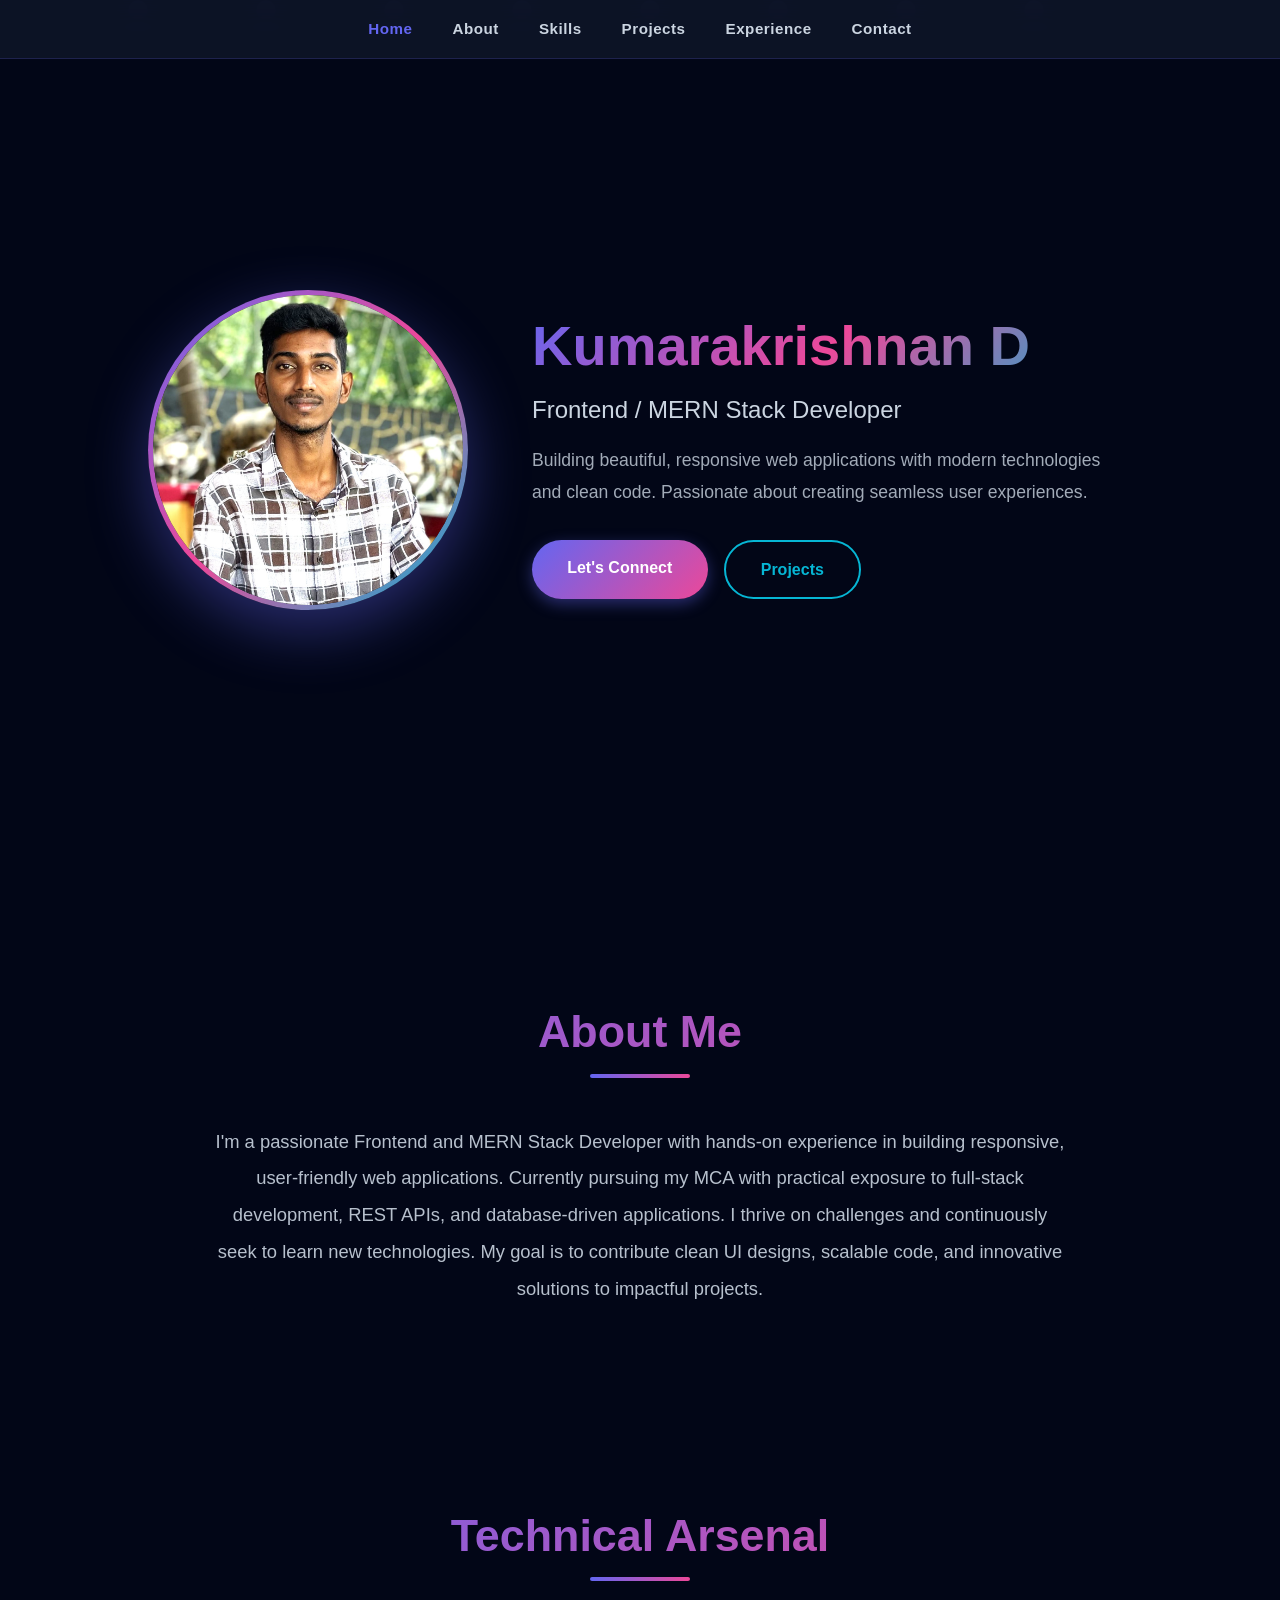
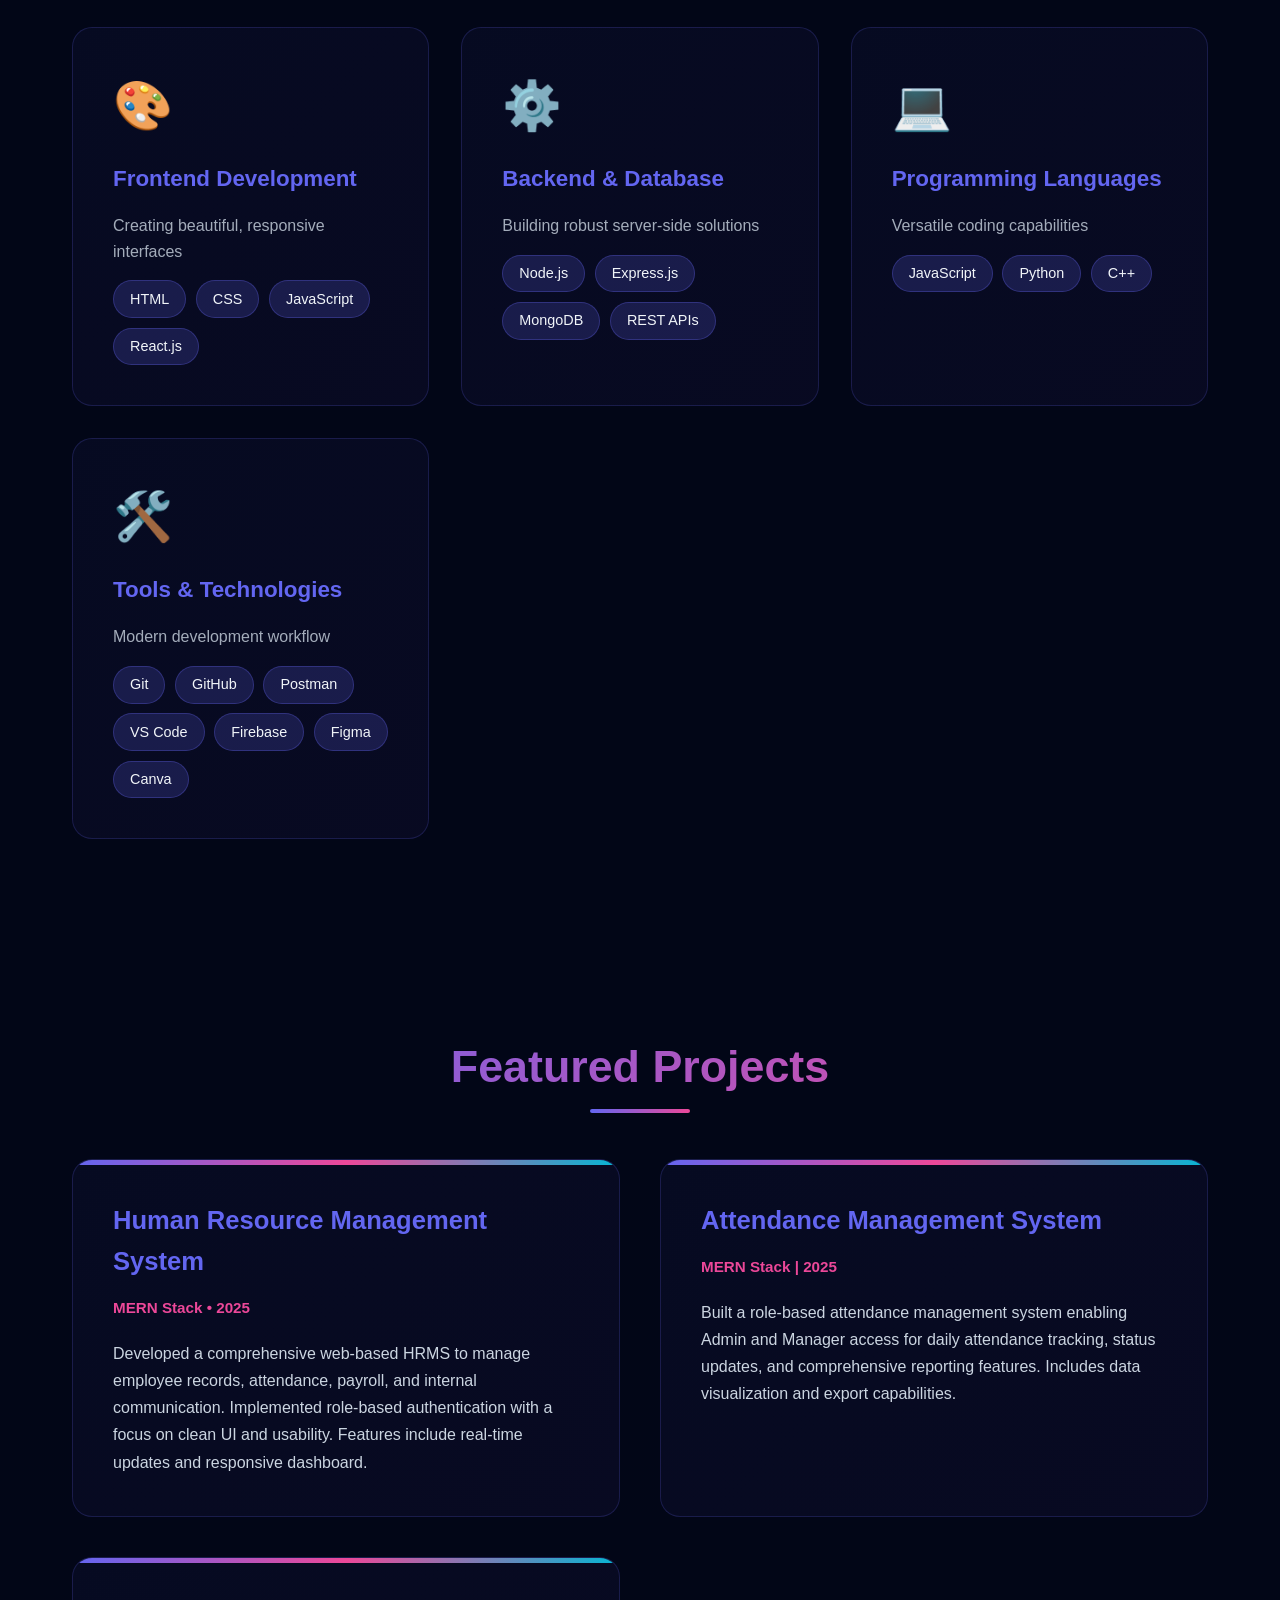
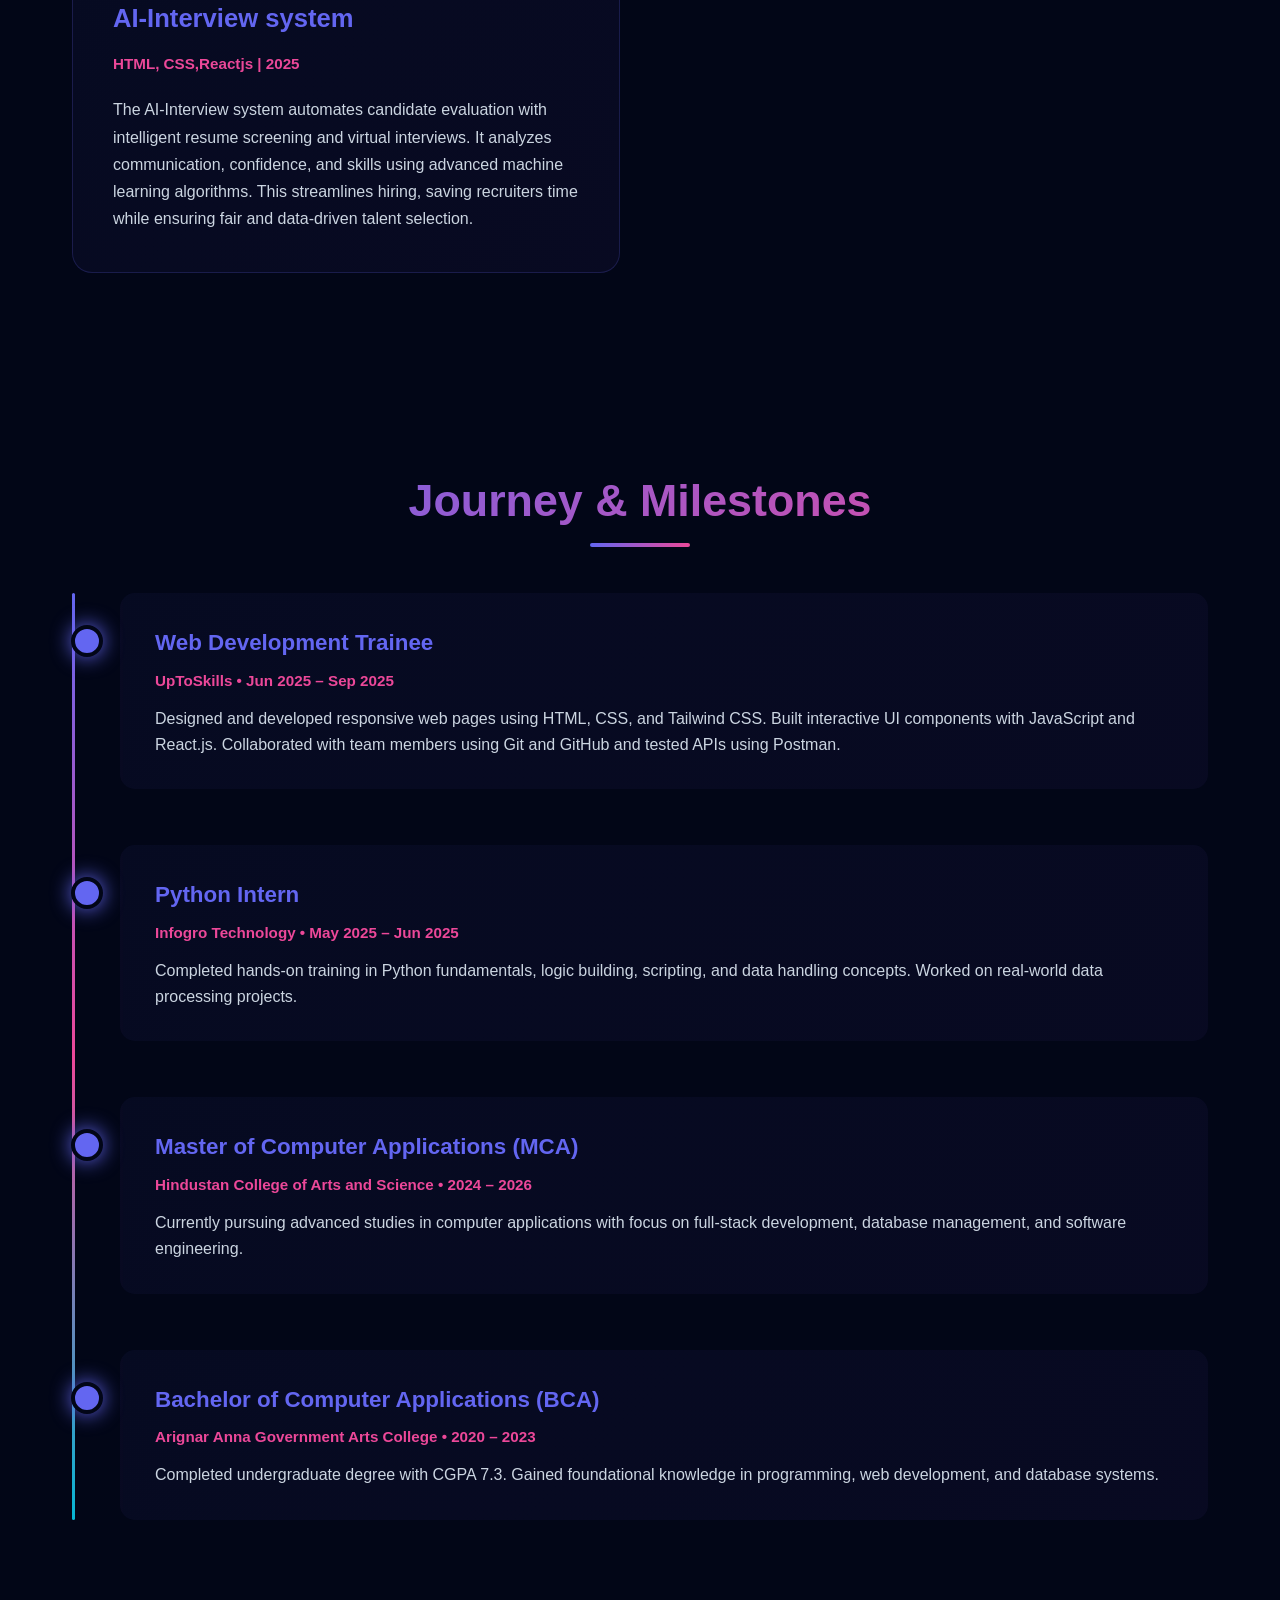
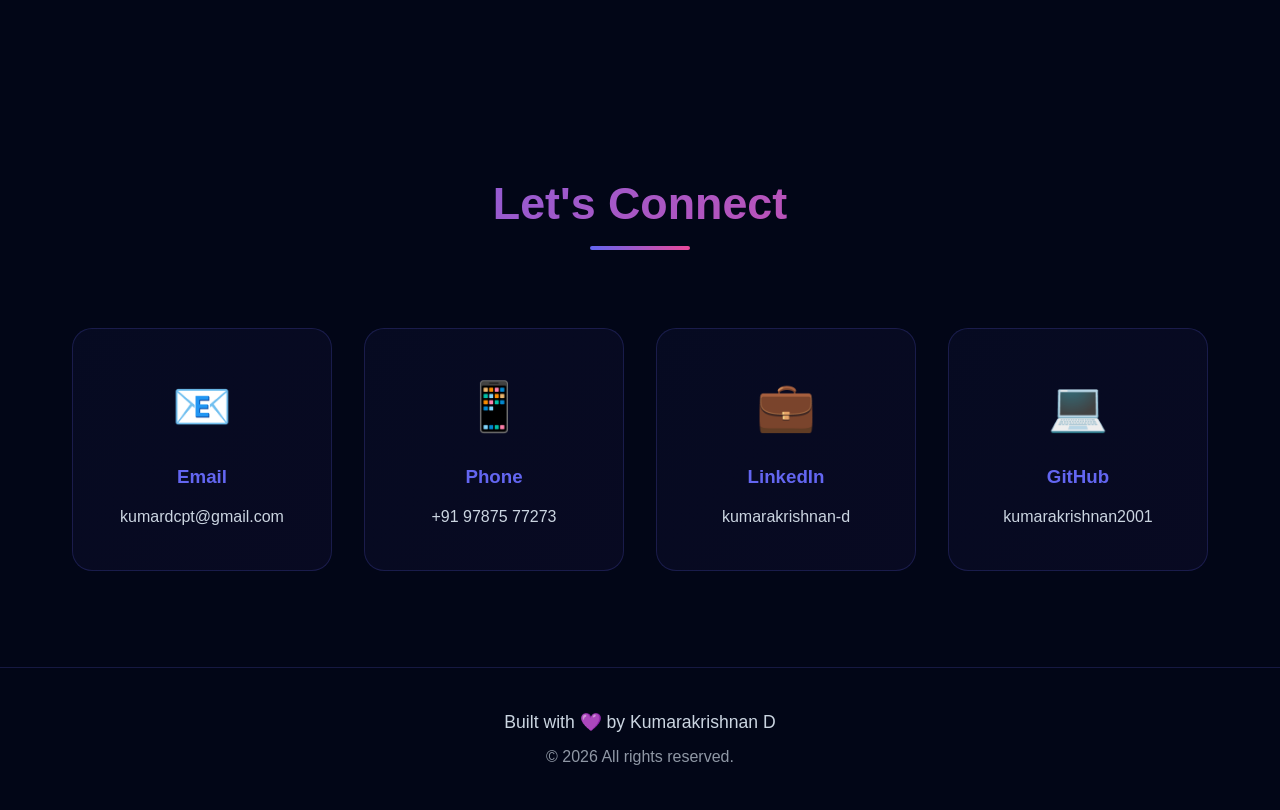
==== Index.html @ a774cd8a "ch" ====
<html lang="en">
<head>
    <title>Kumarakrishnan D</title>
    <link rel="stylesheet" href="style.css">
</head>
<body>
    <div class="progress-bar" id="progressBar"></div>
    
    <div class="bg-animation">
        <span></span>
        <span></span>
        <span></span>
        <span></span>
        <span></span>
        <span></span>
        <span></span>
        <span></span>
    </div>

    <nav>
        <ul>
            <li><a href="#home">Home</a></li>
            <li><a href="#about">About</a></li>
            <li><a href="#skills">Skills</a></li>
            <li><a href="#projects">Projects</a></li>
            <li><a href="#experience">Experience</a></li>
            <li><a href="#contact">Contact</a></li>
        </ul>
    </nav>

    <section id="home" class="hero">
        <div class="hero-container">
            <div class="hero-image">
                <img src="kumar1.jpg" alt="Kumarakrishnan D" class="profile-pic">
            </div>
            <div class="hero-content">
                <h1>Kumarakrishnan D</h1>
                <p class="subtitle">Frontend / MERN Stack Developer</p>
                <p class="description">Building beautiful, responsive web applications with modern technologies and clean code. Passionate about creating seamless user experiences.</p>
                <div class="cta-buttons">
                    <a href="#contact" class="btn btn-primary">Let's Connect</a>
                    <a href="#projects" class="btn btn-secondary">Projects</a>
                </div>
            </div>
        </div>
    </section>

    <section id="about">
        <h2>About Me</h2>
        <div style="max-width: 850px; margin: 0 auto; text-align: center;">
            <p style="font-size: 1.15rem; line-height: 2; opacity: 0.9;">
                I'm a passionate Frontend and MERN Stack Developer with hands-on experience in building responsive, 
                user-friendly web applications. Currently pursuing my MCA with practical exposure to full-stack 
                development, REST APIs, and database-driven applications. I thrive on challenges and continuously 
                seek to learn new technologies. My goal is to contribute clean UI designs, scalable code, and 
                innovative solutions to impactful projects.
            </p>
        </div>
    </section>

    <section id="skills">
        <h2>Technical Arsenal</h2>
        <div class="skills-grid">
            <div class="skill-card fade-in">
                <div class="skill-icon">🎨</div>
                <h3>Frontend Development</h3>
                <p style="opacity: 0.8; margin-bottom: 1rem;">Creating beautiful, responsive interfaces</p>
                <div class="skill-tags">
                    <span class="tag">HTML</span>
                    <span class="tag">CSS</span>
                    <span class="tag">JavaScript</span>
                    <span class="tag">React.js</span>
                    
                </div>
            </div>
            <div class="skill-card fade-in">
                <div class="skill-icon">⚙️</div>
                <h3>Backend & Database</h3>
                <p style="opacity: 0.8; margin-bottom: 1rem;">Building robust server-side solutions</p>
                <div class="skill-tags">
                    <span class="tag">Node.js</span>
                    <span class="tag">Express.js</span>
                    <span class="tag">MongoDB</span>
                    <span class="tag">REST APIs</span>
                </div>
            </div>
            <div class="skill-card fade-in">
                <div class="skill-icon">💻</div>
                <h3>Programming Languages</h3>
                <p style="opacity: 0.8; margin-bottom: 1rem;">Versatile coding capabilities</p>
                <div class="skill-tags">
                    <span class="tag">JavaScript</span>
                    <span class="tag">Python</span>
                    <span class="tag">C++</span>
                </div>
            </div>
            <div class="skill-card fade-in">
                <div class="skill-icon">🛠️</div>
                <h3>Tools & Technologies</h3>
                <p style="opacity: 0.8; margin-bottom: 1rem;">Modern development workflow</p>
                <div class="skill-tags">
                    <span class="tag">Git</span>
                    <span class="tag">GitHub</span>
                    <span class="tag">Postman</span>
                    <span class="tag">VS Code</span>
                    <span class="tag">Firebase</span>
                    <span class="tag">Figma</span>
                    <span class="tag">Canva</span>
                    
                </div>
            </div>
        </div>
    </section>

    <section id="projects">
        <h2>Featured Projects</h2>
        <div class="projects-grid">
            <div class="project-card fade-in">
                <div class="project-content">
                    <h3>Human Resource Management System</h3>
                    <p class="project-tech">MERN Stack • 2025</p>
                    <p>Developed a comprehensive web-based HRMS to manage employee records, attendance, payroll, 
                    and internal communication. Implemented role-based authentication with a focus on clean UI 
                    and usability. Features include real-time updates and responsive dashboard.</p>
                </div>
            </div>
            <div class="project-card fade-in">
                <div class="project-content">
                    <h3>Attendance Management System</h3>
                    <p class="project-tech">MERN Stack | 2025</p>
                    <p>Built a role-based attendance management system enabling Admin and Manager access for 
                    daily attendance tracking, status updates, and comprehensive reporting features. Includes 
                    data visualization and export capabilities.</p>
                </div>
            </div>
            <div class="project-card fade-in">
                <div class="project-content">
                    <h3>AI-Interview system</h3>
                    <p class="project-tech">HTML, CSS,Reactjs | 2025</p>
                    <p>The AI-Interview system automates candidate evaluation with intelligent resume screening and virtual interviews.
It analyzes communication, confidence, and skills using advanced machine learning algorithms.
This streamlines hiring, saving recruiters time while ensuring fair and data-driven talent selection.</p>
                </div>
        </div>
        </div>
    </section>

    <section id="experience">
        <h2>Journey & Milestones</h2>
        <div class="timeline">
            <div class="timeline-item fade-in">
                <h3>Web Development Trainee</h3>
                <p class="timeline-date">UpToSkills • Jun 2025 – Sep 2025</p>
                <p>Designed and developed responsive web pages using HTML, CSS, and Tailwind CSS. Built 
                interactive UI components with JavaScript and React.js. Collaborated with team members 
                using Git and GitHub and tested APIs using Postman.</p>
            </div>
            <div class="timeline-item fade-in">
                <h3>Python Intern</h3>
                <p class="timeline-date">Infogro Technology • May 2025 – Jun 2025</p>
                <p>Completed hands-on training in Python fundamentals, logic building, scripting, 
                and data handling concepts. Worked on real-world data processing projects.</p>
            </div>
            <div class="timeline-item fade-in">
                <h3>Master of Computer Applications (MCA)</h3>
                <p class="timeline-date">Hindustan College of Arts and Science • 2024 – 2026</p>
                <p>Currently pursuing advanced studies in computer applications with focus on 
                full-stack development, database management, and software engineering.</p>
            </div>
            <div class="timeline-item fade-in">
                <h3>Bachelor of Computer Applications (BCA)</h3>
                <p class="timeline-date">Arignar Anna Government Arts College • 2020 – 2023</p>
                <p>Completed undergraduate degree with CGPA 7.3. Gained foundational knowledge in 
                programming, web development, and database systems.</p>
            </div>
        </div>
    </section>

    <section id="contact">
        <h2>Let's Connect</h2>
        <div class="contact-grid">
            <div class="contact-item fade-in">
                <div class="contact-icon">📧</div>
                <h3>Email</h3>
                <a href="mailto:kumardcpt@gmail.com">kumardcpt@gmail.com</a>
            </div>
            <div class="contact-item fade-in">
                <div class="contact-icon">📱</div>
                <h3>Phone</h3>
                <a href="tel:+919787577273">+91 97875 77273</a>
            </div>
            <div class="contact-item fade-in">
                <div class="contact-icon">💼</div>
                <h3>LinkedIn</h3>
                <a href="https://linkedin.com/in/kumarakrishnan-d" target="_blank">kumarakrishnan-d</a>
            </div>
            <div class="contact-item fade-in">
                <div class="contact-icon">💻</div>
                <h3>GitHub</h3>
                <a href="https://github.com/kumarakrishnan2001" target="_blank">kumarakrishnan2001</a>
            </div>
        </div>
    </section>

    <footer>
        <p style="font-size: 1.1rem;">Built with 💜 by Kumarakrishnan D</p>
        <p style="margin-top: 0.5rem; opacity: 0.7;">&copy; 2026 All rights reserved.</p>
    </footer>

    <script>
        // Progress bar
        window.addEventListener('scroll', () => {
            const scrollTop = window.scrollY;
            const docHeight = document.documentElement.scrollHeight - window.innerHeight;
            const scrollPercent = (scrollTop / docHeight) * 100;
            document.getElementById('progressBar').style.width = scrollPercent + '%';
        });

        // Smooth scrolling
        document.querySelectorAll('a[href^="#"]').forEach(anchor => {
            anchor.addEventListener('click', function (e) {
                e.preventDefault();
                const target = document.querySelector(this.getAttribute('href'));
                if (target) {
                    target.scrollIntoView({ behavior: 'smooth', block: 'start' });
                }
            });
        });

        // Fade-in animation on scroll
        const observerOptions = {
            threshold: 0.1,
            rootMargin: '0px 0px -100px 0px'
        };

        const observer = new IntersectionObserver((entries) => {
            entries.forEach(entry => {
                if (entry.isIntersecting) {
                    entry.target.style.animation = 'fadeInUp 0.8s ease-out forwards';
                }
            });
        }, observerOptions);

        document.querySelectorAll('.fade-in').forEach(el => observer.observe(el));

        // Active nav link
        const sections = document.querySelectorAll('section');
        const navLinks = document.querySelectorAll('nav a');

        window.addEventListener('scroll', () => {
            let current = '';
            sections.forEach(section => {
                const sectionTop = section.offsetTop;
                const sectionHeight = section.clientHeight;
                if (scrollY >= sectionTop - 200) {
                    current = section.getAttribute('id');
                }
            });

            navLinks.forEach(link => {
                link.style.color = '';
                if (link.getAttribute('href').slice(1) === current) {
                    link.style.color = 'var(--primary)';
                }
            });
        });
    </script>
</body>
</html>
---- style.css ----
* {
            margin: 0;
            padding: 0;
            box-sizing: border-box;
        }

        :root {
            --primary: #6366f1;
            --secondary: #8b5cf6;
            --accent: #ec4899;
            --cyan: #06b6d4;
            --dark: #0f172a;
            --darker: #020617;
            --light: #f1f5f9;
            --text: #cbd5e1;
        }

        body {
            font-family: 'Segoe UI', Tahoma, Geneva, Verdana, sans-serif;
            background: var(--darker);
            color: var(--text);
            line-height: 1.6;
            overflow-x: hidden;
        }

        /* Animated Background */
        .bg-animation {
            position: fixed;
            top: 0;
            left: 0;
            width: 100%;
            height: 100%;
            z-index: 0;
            overflow: hidden;
        }

        .bg-animation span {
            position: absolute;
            display: block;
            width: 20px;
            height: 20px;
            background: rgba(99, 102, 241, 0.1);
            animation: float 15s infinite;
            border-radius: 50%;
        }

        .bg-animation span:nth-child(1) { left: 10%; animation-delay: 0s; }
        .bg-animation span:nth-child(2) { left: 20%; animation-delay: 2s; }
        .bg-animation span:nth-child(3) { left: 30%; animation-delay: 4s; }
        .bg-animation span:nth-child(4) { left: 40%; animation-delay: 6s; }
        .bg-animation span:nth-child(5) { left: 50%; animation-delay: 8s; }
        .bg-animation span:nth-child(6) { left: 60%; animation-delay: 10s; }
        .bg-animation span:nth-child(7) { left: 70%; animation-delay: 12s; }
        .bg-animation span:nth-child(8) { left: 80%; animation-delay: 14s; }

        @keyframes float {
            0%, 100% { transform: translateY(100vh) scale(0); opacity: 0; }
            50% { opacity: 1; }
            100% { transform: translateY(-100vh) scale(1); }
        }

        /* Navbar */
        nav {
            position: fixed;
            top: 0;
            width: 100%;
            background: rgba(15, 23, 42, 0.8);
            backdrop-filter: blur(20px);
            padding: 1rem 2rem;
            z-index: 1000;
            border-bottom: 1px solid rgba(99, 102, 241, 0.2);
        }

        nav ul {
            display: flex;
            justify-content: center;
            list-style: none;
            gap: 2.5rem;
            flex-wrap: wrap;
        }

        nav a {
            color: var(--text);
            text-decoration: none;
            font-weight: 600;
            transition: all 0.3s;
            position: relative;
            font-size: 0.95rem;
            letter-spacing: 0.5px;
        }

        nav a::after {
            content: '';
            position: absolute;
            bottom: -5px;
            left: 0;
            width: 0;
            height: 2px;
            background: linear-gradient(90deg, var(--primary), var(--accent));
            transition: width 0.3s;
        }

        nav a:hover {
            color: var(--primary);
        }

        nav a:hover::after {
            width: 100%;
        }

        /* Hero Section */
        .hero {
            min-height: 100vh;
            display: flex;
            align-items: center;
            justify-content: center;
            position: relative;
            padding: 2rem;
            z-index: 1;
        }

        .hero-container {
            display: flex;
            align-items: center;
            gap: 4rem;
            max-width: 1200px;
            flex-wrap: wrap;
            justify-content: center;
        }

        .hero-image {
            position: relative;
            animation: fadeInLeft 1s ease-out;
        }

        .profile-pic {
            width: 320px;
            height: 320px;
            border-radius: 50%;
            object-fit: cover;
            border: 5px solid transparent;
            background: linear-gradient(var(--dark), var(--dark)) padding-box,
                        linear-gradient(135deg, var(--primary), var(--accent), var(--cyan)) border-box;
            box-shadow: 0 20px 60px rgba(99, 102, 241, 0.4);
            animation: float-profile 6s ease-in-out infinite;
        }

        @keyframes float-profile {
            0%, 100% { transform: translateY(0px); }
            50% { transform: translateY(-20px); }
        }

        .hero-content {
            max-width: 600px;
            animation: fadeInRight 1s ease-out;
        }

        .hero h1 {
    font-size: 3.5rem;
    background: linear-gradient(135deg, var(--primary), var(--accent), var(--cyan));
    background-clip: text;
    -webkit-background-clip: text;
    -webkit-text-fill-color: transparent;
}


        .hero .subtitle {
            font-size: 1.5rem;
            color: var(--text);
            margin-bottom: 1rem;
        }

        .hero .description {
            font-size: 1.1rem;
            color: var(--text);
            opacity: 0.8;
            margin-bottom: 2rem;
            line-height: 1.8;
        }

        .cta-buttons {
            display: flex;
            gap: 1rem;
            flex-wrap: wrap;
        }

        .btn {
            padding: 0.9rem 2.2rem;
            border: none;
            border-radius: 50px;
            font-size: 1rem;
            font-weight: 600;
            cursor: pointer;
            transition: all 0.4s;
            text-decoration: none;
            display: inline-block;
            position: relative;
            overflow: hidden;
        }

        .btn::before {
            content: '';
            position: absolute;
            top: 50%;
            left: 50%;
            width: 0;
            height: 0;
            border-radius: 50%;
            background: rgba(255, 255, 255, 0.2);
            transform: translate(-50%, -50%);
            transition: width 0.6s, height 0.6s;
        }

        .btn:hover::before {
            width: 300px;
            height: 300px;
        }

        .btn-primary {
            background: linear-gradient(135deg, var(--primary), var(--accent));
            color: white;
            box-shadow: 0 5px 15px rgba(99, 102, 241, 0.4);
        }

        .btn-primary:hover {
            transform: translateY(-3px);
            box-shadow: 0 10px 25px rgba(99, 102, 241, 0.6);
        }

        .btn-secondary {
            background: transparent;
            border: 2px solid var(--cyan);
            color: var(--cyan);
        }

        .btn-secondary:hover {
            background: var(--cyan);
            color: var(--darker);
            transform: translateY(-3px);
            box-shadow: 0 10px 25px rgba(6, 182, 212, 0.4);
        }

        /* Section Styles */
        section {
            padding: 6rem 2rem;
            max-width: 1200px;
            margin: 0 auto;
            position: relative;
            z-index: 1;
        }

        section h2 {
            font-size: 2.8rem;
            margin-bottom: 3.5rem;
            text-align: center;
           background: linear-gradient(135deg, var(--primary), var(--accent));
background-clip: text;              /* fallback */
-webkit-background-clip: text;      /* Chrome, Edge, Safari */
-webkit-text-fill-color: transparent;

            position: relative;
            display: inline-block;
            width: 100%;
        }

        section h2::after {
            content: '';
            position: absolute;
            bottom: -10px;
            left: 50%;
            transform: translateX(-50%);
            width: 100px;
            height: 4px;
            background: linear-gradient(90deg, var(--primary), var(--accent));
            border-radius: 2px;
        }

        /* Skills Section */
        .skills-grid {
            display: grid;
            grid-template-columns: repeat(auto-fit, minmax(280px, 1fr));
            gap: 2rem;
        }

        .skill-card {
            background: linear-gradient(135deg, rgba(99, 102, 241, 0.05), rgba(139, 92, 246, 0.05));
            padding: 2.5rem;
            border-radius: 20px;
            border: 1px solid rgba(99, 102, 241, 0.2);
            transition: all 0.4s;
            position: relative;
            overflow: hidden;
        }

        .skill-card::before {
            content: '';
            position: absolute;
            top: -50%;
            right: -50%;
            width: 200%;
            height: 200%;
            background: radial-gradient(circle, rgba(99, 102, 241, 0.1), transparent);
            transition: all 0.6s;
            opacity: 0;
        }

        .skill-card:hover::before {
            opacity: 1;
            top: -100%;
            right: -100%;
        }

        .skill-card:hover {
            transform: translateY(-15px) scale(1.02);
            border-color: var(--primary);
            box-shadow: 0 15px 40px rgba(99, 102, 241, 0.4);
        }

        .skill-icon {
            font-size: 3rem;
            margin-bottom: 1rem;
        }

        .skill-card h3 {
            color: var(--primary);
            margin-bottom: 1rem;
            font-size: 1.4rem;
        }

        .skill-tags {
            display: flex;
            flex-wrap: wrap;
            gap: 0.6rem;
            margin-top: 1rem;
        }

        .tag {
            background: rgba(99, 102, 241, 0.2);
            padding: 0.4rem 1rem;
            border-radius: 25px;
            font-size: 0.9rem;
            color: var(--light);
            border: 1px solid rgba(99, 102, 241, 0.3);
            transition: all 0.3s;
        }

        .tag:hover {
            background: rgba(99, 102, 241, 0.3);
            transform: translateY(-2px);
        }

        /* Projects Section */
        .projects-grid {
            display: grid;
            grid-template-columns: repeat(auto-fit, minmax(380px, 1fr));
            gap: 2.5rem;
        }

        .project-card {
            background: linear-gradient(135deg, rgba(99, 102, 241, 0.05), rgba(139, 92, 246, 0.05));
            border-radius: 20px;
            overflow: hidden;
            border: 1px solid rgba(99, 102, 241, 0.2);
            transition: all 0.4s;
            position: relative;
        }

        .project-card::before {
            content: '';
            position: absolute;
            top: 0;
            left: 0;
            width: 100%;
            height: 5px;
            background: linear-gradient(90deg, var(--primary), var(--accent), var(--cyan));
        }

        .project-card:hover {
            transform: translateY(-15px);
            box-shadow: 0 20px 50px rgba(99, 102, 241, 0.4);
            border-color: var(--primary);
        }

        .project-content {
            padding: 2.5rem;
        }

        .project-card h3 {
            color: var(--primary);
            margin-bottom: 0.8rem;
            font-size: 1.6rem;
        }

        .project-tech {
            color: var(--accent);
            font-size: 0.95rem;
            margin-bottom: 1.2rem;
            font-weight: 600;
        }

        .project-card p {
            line-height: 1.7;
        }

        /* Experience Section */
        .timeline {
            position: relative;
            padding-left: 3rem;
        }

        .timeline::before {
            content: '';
            position: absolute;
            left: 0;
            top: 0;
            height: 100%;
            width: 3px;
            background: linear-gradient(180deg, var(--primary), var(--accent), var(--cyan));
            border-radius: 2px;
        }

        .timeline-item {
            position: relative;
            padding-left: 2.5rem;
            margin-bottom: 3.5rem;
            background: linear-gradient(135deg, rgba(99, 102, 241, 0.05), rgba(139, 92, 246, 0.05));
            padding: 2rem;
            border-radius: 15px;
            border-left: 3px solid transparent;
            transition: all 0.3s;
        }

        .timeline-item:hover {
            border-left-color: var(--primary);
            transform: translateX(10px);
        }

        .timeline-item::before {
            content: '';
            position: absolute;
            left: -3.25rem;
            top: 2rem;
            width: 1.5rem;
            height: 1.5rem;
            border-radius: 50%;
            background: var(--primary);
            box-shadow: 0 0 20px var(--primary);
            border: 4px solid var(--darker);
        }

        .timeline-item h3 {
            color: var(--primary);
            margin-bottom: 0.5rem;
            font-size: 1.4rem;
        }

        .timeline-date {
            color: var(--accent);
            font-size: 0.95rem;
            margin-bottom: 0.8rem;
            font-weight: 600;
        }

        /* Contact Section */
        .contact-grid {
            display: grid;
            grid-template-columns: repeat(auto-fit, minmax(250px, 1fr));
            gap: 2rem;
            margin-top: 2rem;
        }

        .contact-item {
            background: linear-gradient(135deg, rgba(99, 102, 241, 0.05), rgba(139, 92, 246, 0.05));
            padding: 2.5rem;
            border-radius: 20px;
            text-align: center;
            border: 1px solid rgba(99, 102, 241, 0.2);
            transition: all 0.4s;
        }

        .contact-item:hover {
            transform: translateY(-10px) scale(1.05);
            border-color: var(--primary);
            box-shadow: 0 15px 40px rgba(99, 102, 241, 0.3);
        }

        .contact-icon {
            font-size: 3rem;
            margin-bottom: 1rem;
            display: inline-block;
            animation: bounce 2s infinite;
        }

        @keyframes bounce {
            0%, 100% { transform: translateY(0); }
            50% { transform: translateY(-10px); }
        }

        .contact-item h3 {
            color: var(--primary);
            margin-bottom: 0.8rem;
        }

        .contact-item a {
            color: var(--text);
            text-decoration: none;
            word-break: break-all;
            transition: color 0.3s;
        }

        .contact-item a:hover {
            color: var(--primary);
        }

        /* Footer */
        footer {
            background: var(--darker);
            text-align: center;
            padding: 2.5rem;
            border-top: 1px solid rgba(99, 102, 241, 0.2);
            position: relative;
            z-index: 1;
        }

        /* Animations */
        @keyframes fadeInUp {
            from {
                opacity: 0;
                transform: translateY(50px);
            }
            to {
                opacity: 1;
                transform: translateY(0);
            }
        }

        @keyframes fadeInLeft {
            from {
                opacity: 0;
                transform: translateX(-50px);
            }
            to {
                opacity: 1;
                transform: translateX(0);
            }
        }

        @keyframes fadeInRight {
            from {
                opacity: 0;
                transform: translateX(50px);
            }
            to {
                opacity: 1;
                transform: translateX(0);
            }
        }

        .fade-in {
            opacity: 0;
            animation: fadeInUp 0.8s ease-out forwards;
        }

        /* Scroll Progress Bar */
        .progress-bar {
            position: fixed;
            top: 0;
            left: 0;
            height: 4px;
            background: linear-gradient(90deg, var(--primary), var(--accent), var(--cyan));
            z-index: 9999;
            transition: width 0.1s;
        }

        /* Responsive */
        @media (max-width: 768px) {
            .hero h1 {
                font-size: 2.5rem;
            }
            .hero .subtitle {
                font-size: 1.2rem;
            }
            .profile-pic {
                width: 250px;
                height: 250px;
            }
            nav ul {
                gap: 1rem;
            }
            section {
                padding: 4rem 1.5rem;
            }
            section h2 {
                font-size: 2rem;
            }
            .hero-container {
                gap: 2rem;
            }
            .projects-grid {
                grid-template-columns: 1fr;
            }
        }
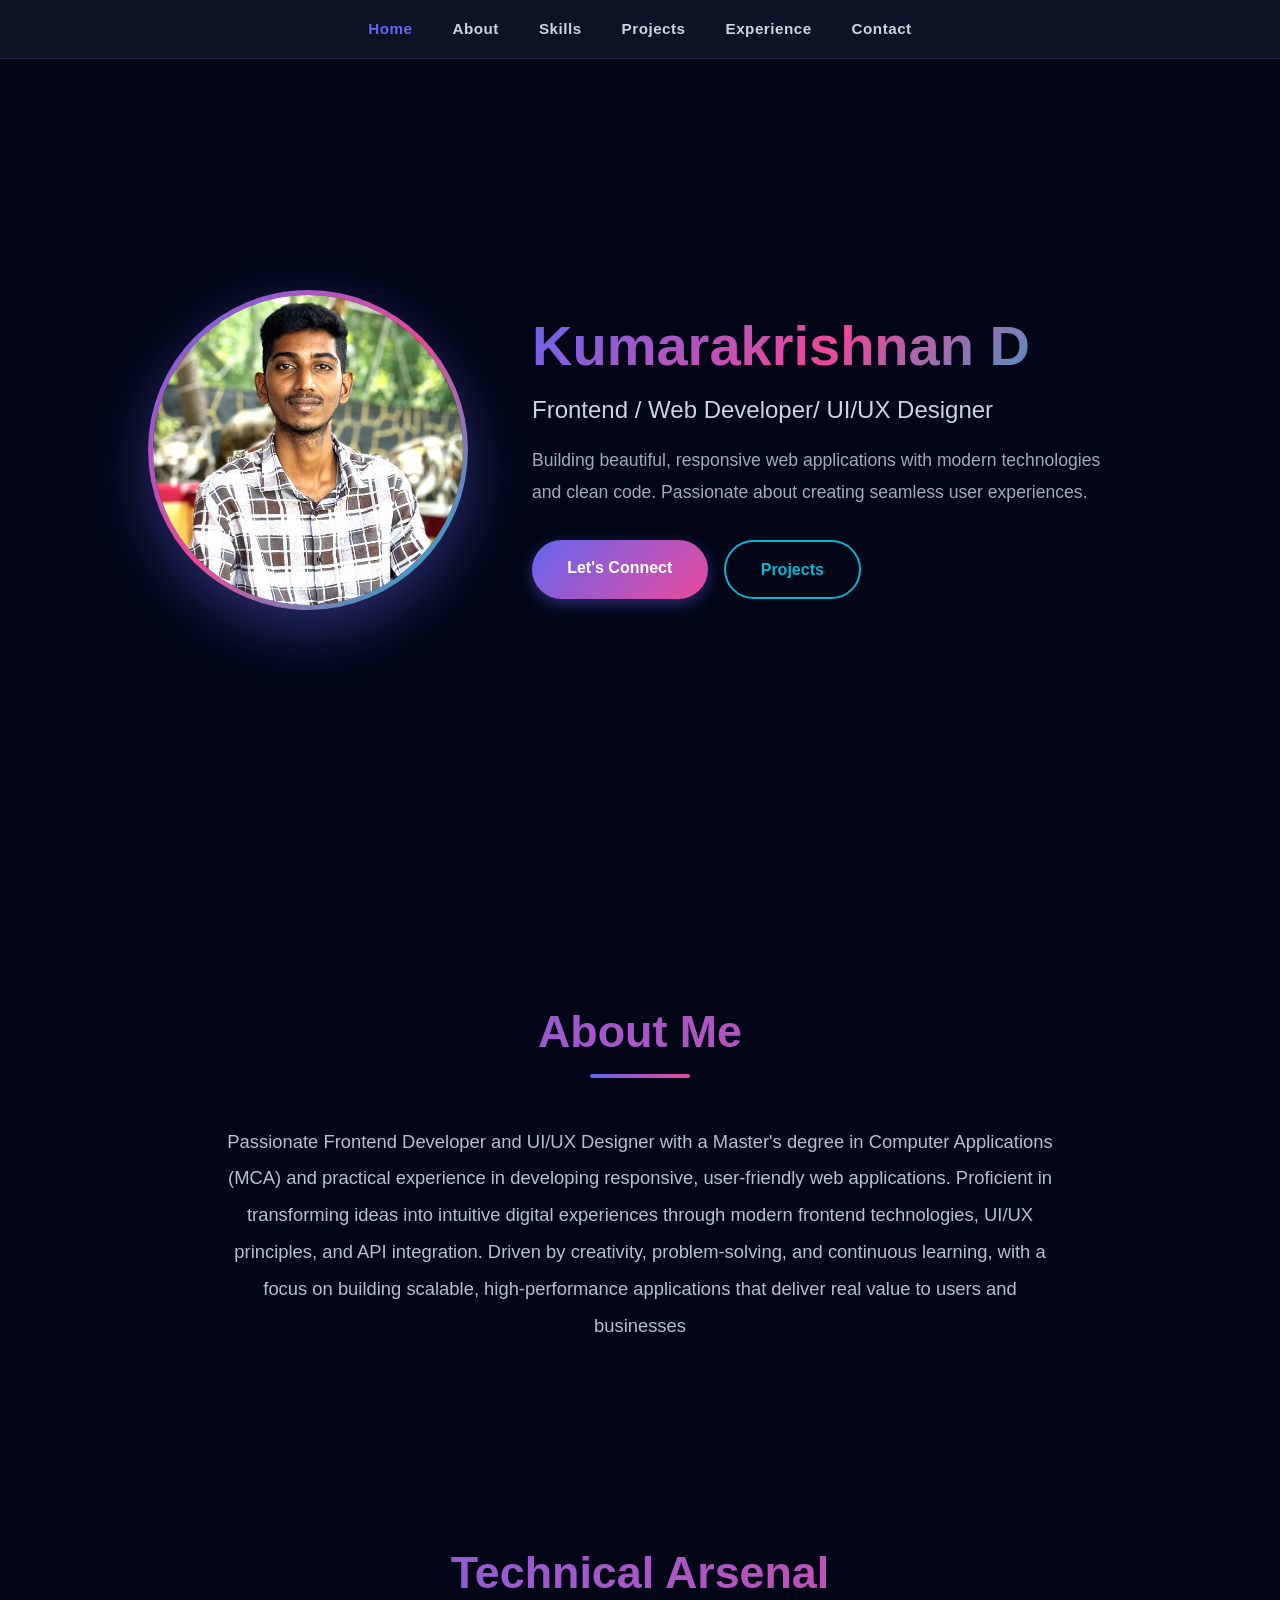
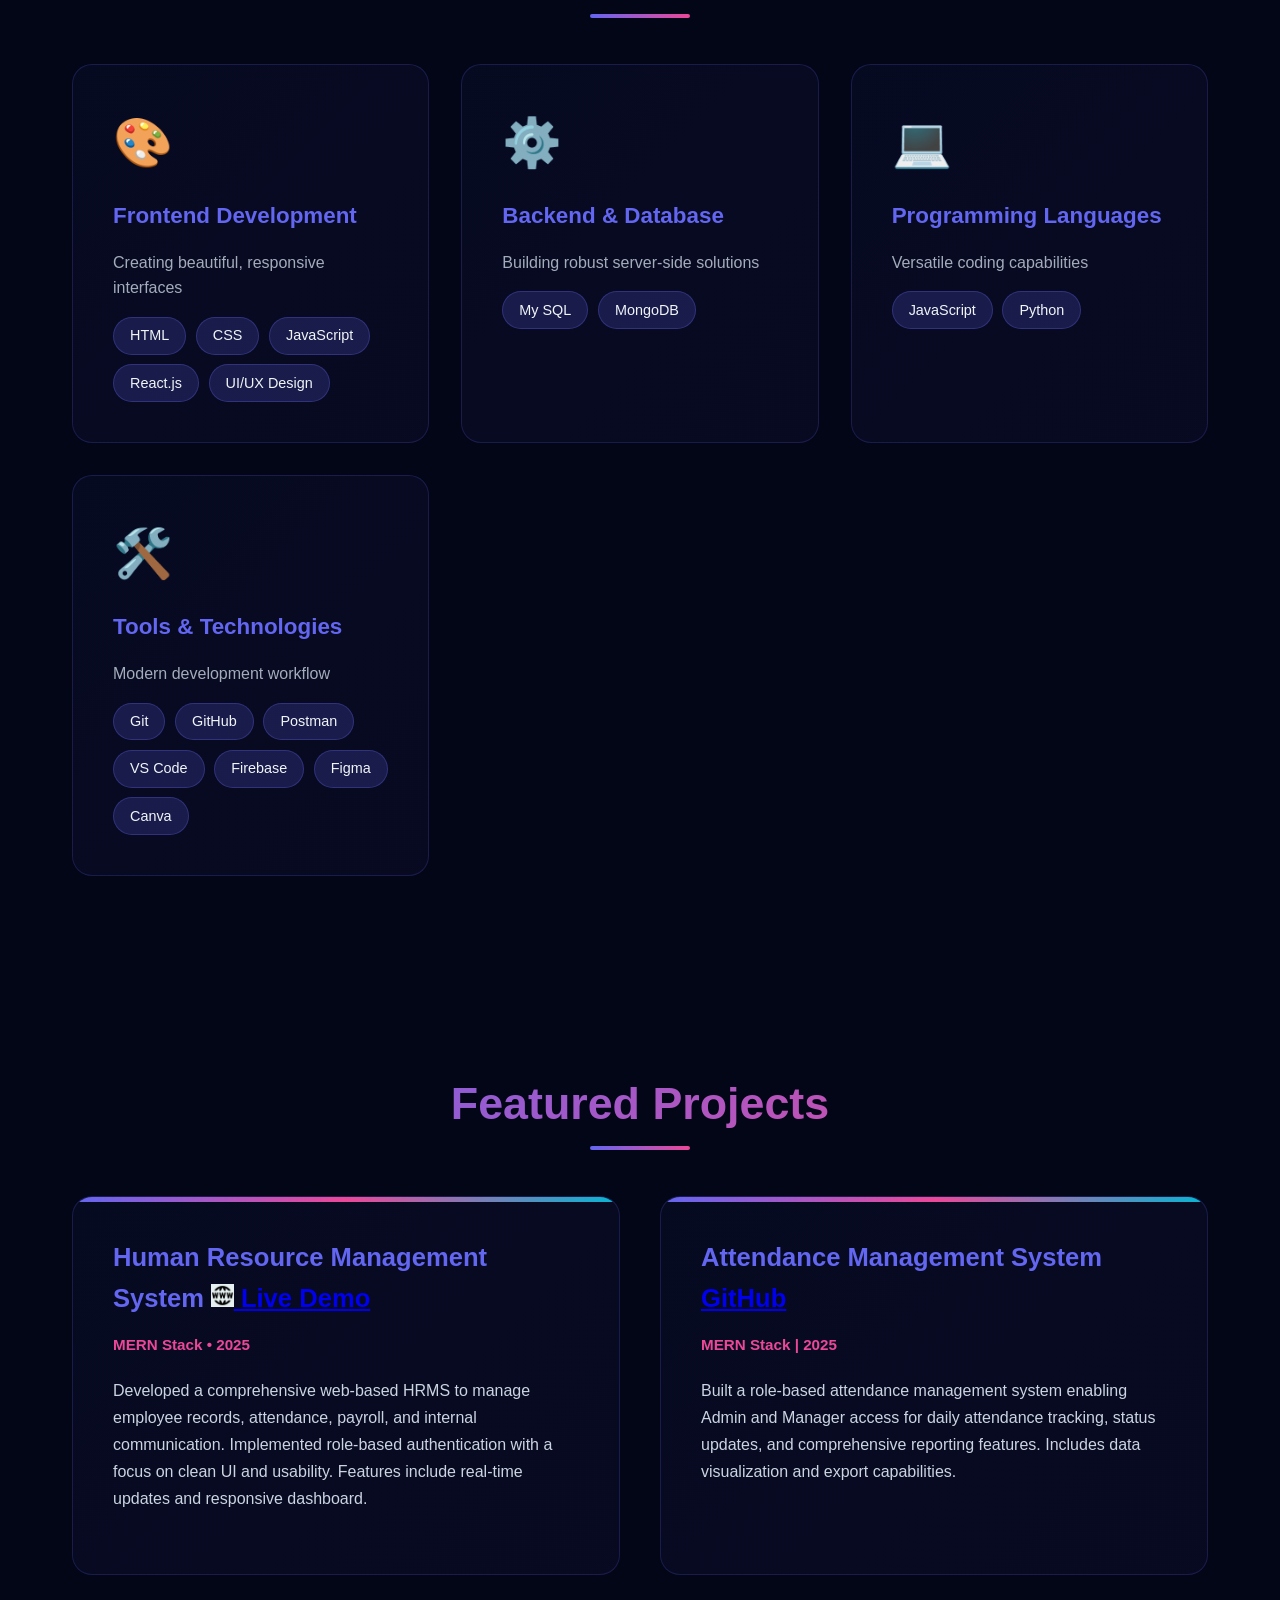
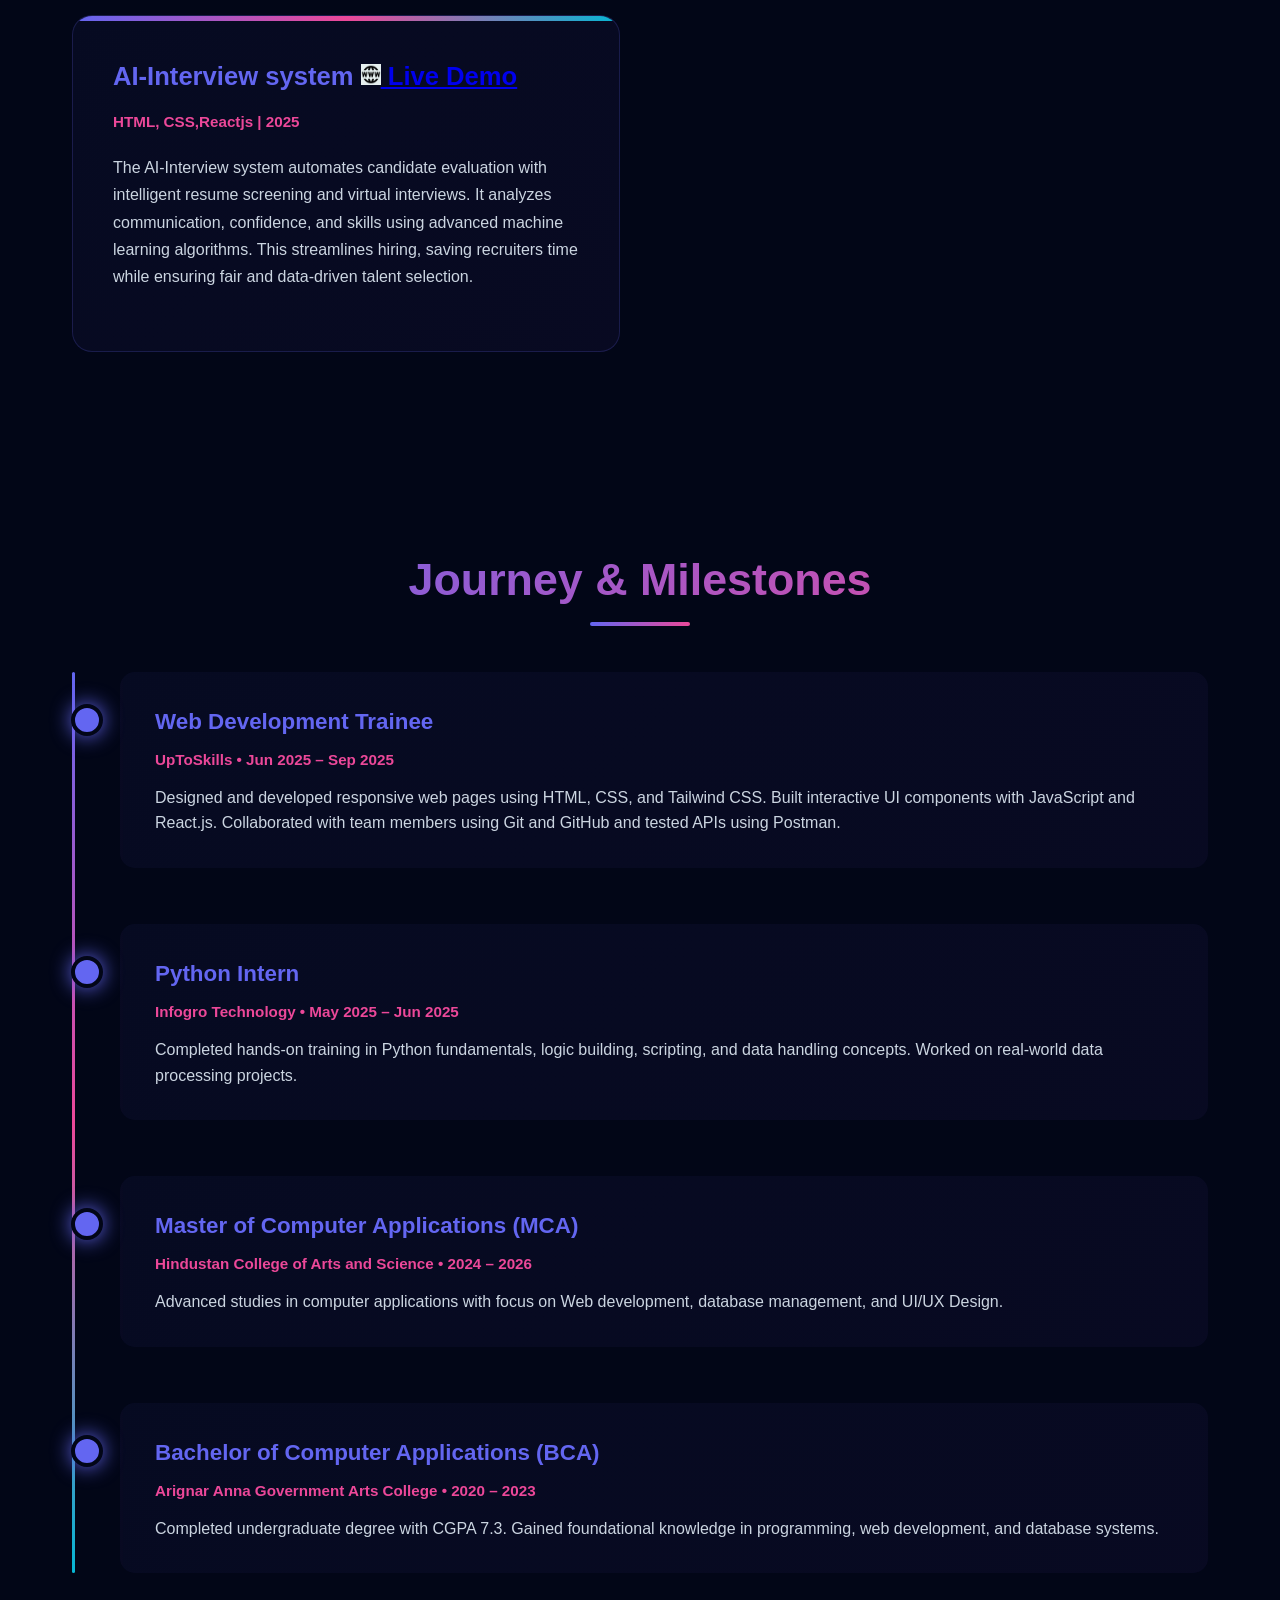
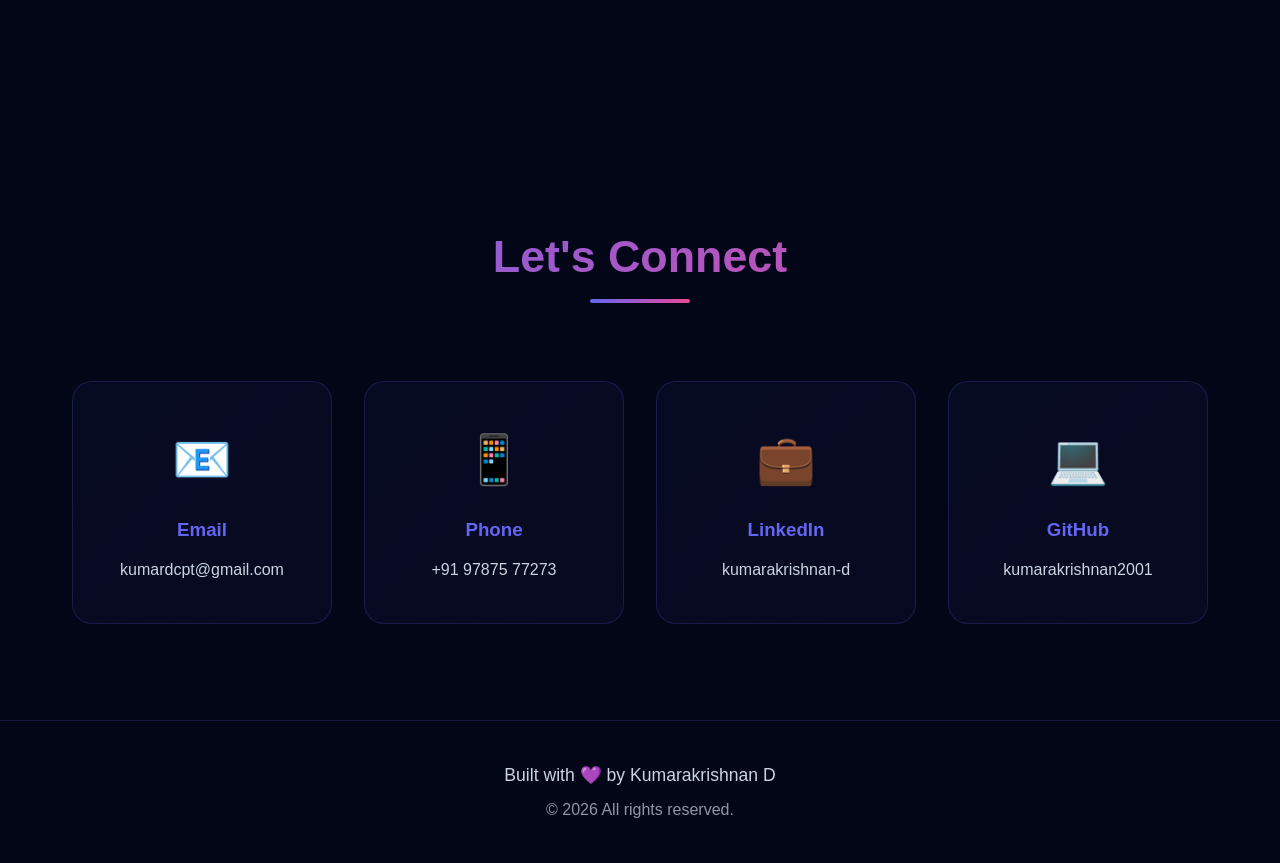
==== commit 88378af2: "ch" ====
--- a/Index.html
+++ b/Index.html
@@ -36,7 +36,7 @@
             </div>
             <div class="hero-content">
                 <h1>Kumarakrishnan D</h1>
-                <p class="subtitle">Frontend / MERN Stack Developer</p>
+                <p class="subtitle">Frontend / Web Developer/ UI/UX Designer</p>
                 <p class="description">Building beautiful, responsive web applications with modern technologies and clean code. Passionate about creating seamless user experiences.</p>
                 <div class="cta-buttons">
                     <a href="#contact" class="btn btn-primary">Let's Connect</a>
@@ -50,11 +50,9 @@
         <h2>About Me</h2>
         <div style="max-width: 850px; margin: 0 auto; text-align: center;">
             <p style="font-size: 1.15rem; line-height: 2; opacity: 0.9;">
-                I'm a passionate Frontend and MERN Stack Developer with hands-on experience in building responsive, 
-                user-friendly web applications. Currently pursuing my MCA with practical exposure to full-stack 
-                development, REST APIs, and database-driven applications. I thrive on challenges and continuously 
-                seek to learn new technologies. My goal is to contribute clean UI designs, scalable code, and 
-                innovative solutions to impactful projects.
+               Passionate Frontend Developer and UI/UX Designer with a Master's degree in Computer Applications (MCA) and practical experience in developing responsive, 
+               user-friendly web applications. Proficient in transforming ideas into intuitive digital experiences through modern frontend technologies, UI/UX principles,
+                and API integration. Driven by creativity, problem-solving, and continuous learning, with a focus on building scalable, high-performance applications that deliver real value to users and businesses
             </p>
         </div>
     </section>
@@ -71,7 +69,7 @@
                     <span class="tag">CSS</span>
                     <span class="tag">JavaScript</span>
                     <span class="tag">React.js</span>
-                    
+                    <span class="tag">UI/UX Design</span>
                 </div>
             </div>
             <div class="skill-card fade-in">
@@ -79,10 +77,12 @@
                 <h3>Backend & Database</h3>
                 <p style="opacity: 0.8; margin-bottom: 1rem;">Building robust server-side solutions</p>
                 <div class="skill-tags">
-                    <span class="tag">Node.js</span>
+                    <span class="tag">My SQL</span>
+                    <span class="tag">MongoDB</span>
+                    <!-- <span class="tag">Node.js</span>
                     <span class="tag">Express.js</span>
                     <span class="tag">MongoDB</span>
-                    <span class="tag">REST APIs</span>
+                    <span class="tag">REST APIs</span> -->
                 </div>
             </div>
             <div class="skill-card fade-in">
@@ -92,7 +92,7 @@
                 <div class="skill-tags">
                     <span class="tag">JavaScript</span>
                     <span class="tag">Python</span>
-                    <span class="tag">C++</span>
+                    <!-- <span class="tag">C++</span> -->
                 </div>
             </div>
             <div class="skill-card fade-in">
@@ -118,8 +118,8 @@
         <div class="projects-grid">
             <div class="project-card fade-in">
                 <div class="project-content">
-                    <h3>Human Resource Management System</h3>
-                    <p class="project-tech">MERN Stack • 2025</p>
+                    <h3>Human Resource Management System <a href="https://hrms-frontend-nine.vercel.app/" target="_blank"><img src="icons8-website-50.png" alt="" style="background-color: rgb(230, 240, 240); height: 6%; "> Live Demo</a></h3>
+                    <p class="project-tech">MERN Stack • 2025 </p>
                     <p>Developed a comprehensive web-based HRMS to manage employee records, attendance, payroll, 
                     and internal communication. Implemented role-based authentication with a focus on clean UI 
                     and usability. Features include real-time updates and responsive dashboard.</p>
@@ -127,7 +127,7 @@
             </div>
             <div class="project-card fade-in">
                 <div class="project-content">
-                    <h3>Attendance Management System</h3>
+                    <h3>Attendance Management System <a href="https://github.com/Kumarakrishnan2001/Attendence-m-system.git" target="_blank">GitHub</a></h3>
                     <p class="project-tech">MERN Stack | 2025</p>
                     <p>Built a role-based attendance management system enabling Admin and Manager access for 
                     daily attendance tracking, status updates, and comprehensive reporting features. Includes 
@@ -136,7 +136,7 @@
             </div>
             <div class="project-card fade-in">
                 <div class="project-content">
-                    <h3>AI-Interview system</h3>
+                    <h3>AI-Interview system <a href="https://stellular-cuchufli-e4c187.netlify.app/" target="_blank"><img src="icons8-website-50.png" alt="" style="background-color: rgb(230, 240, 240);height: 6%"> Live Demo</a></h3>
                     <p class="project-tech">HTML, CSS,Reactjs | 2025</p>
                     <p>The AI-Interview system automates candidate evaluation with intelligent resume screening and virtual interviews.
 It analyzes communication, confidence, and skills using advanced machine learning algorithms.
@@ -165,8 +165,8 @@
             <div class="timeline-item fade-in">
                 <h3>Master of Computer Applications (MCA)</h3>
                 <p class="timeline-date">Hindustan College of Arts and Science • 2024 – 2026</p>
-                <p>Currently pursuing advanced studies in computer applications with focus on 
-                full-stack development, database management, and software engineering.</p>
+                <p> Advanced studies in computer applications with focus on 
+                Web development, database management, and UI/UX Design.</p>
             </div>
             <div class="timeline-item fade-in">
                 <h3>Bachelor of Computer Applications (BCA)</h3>
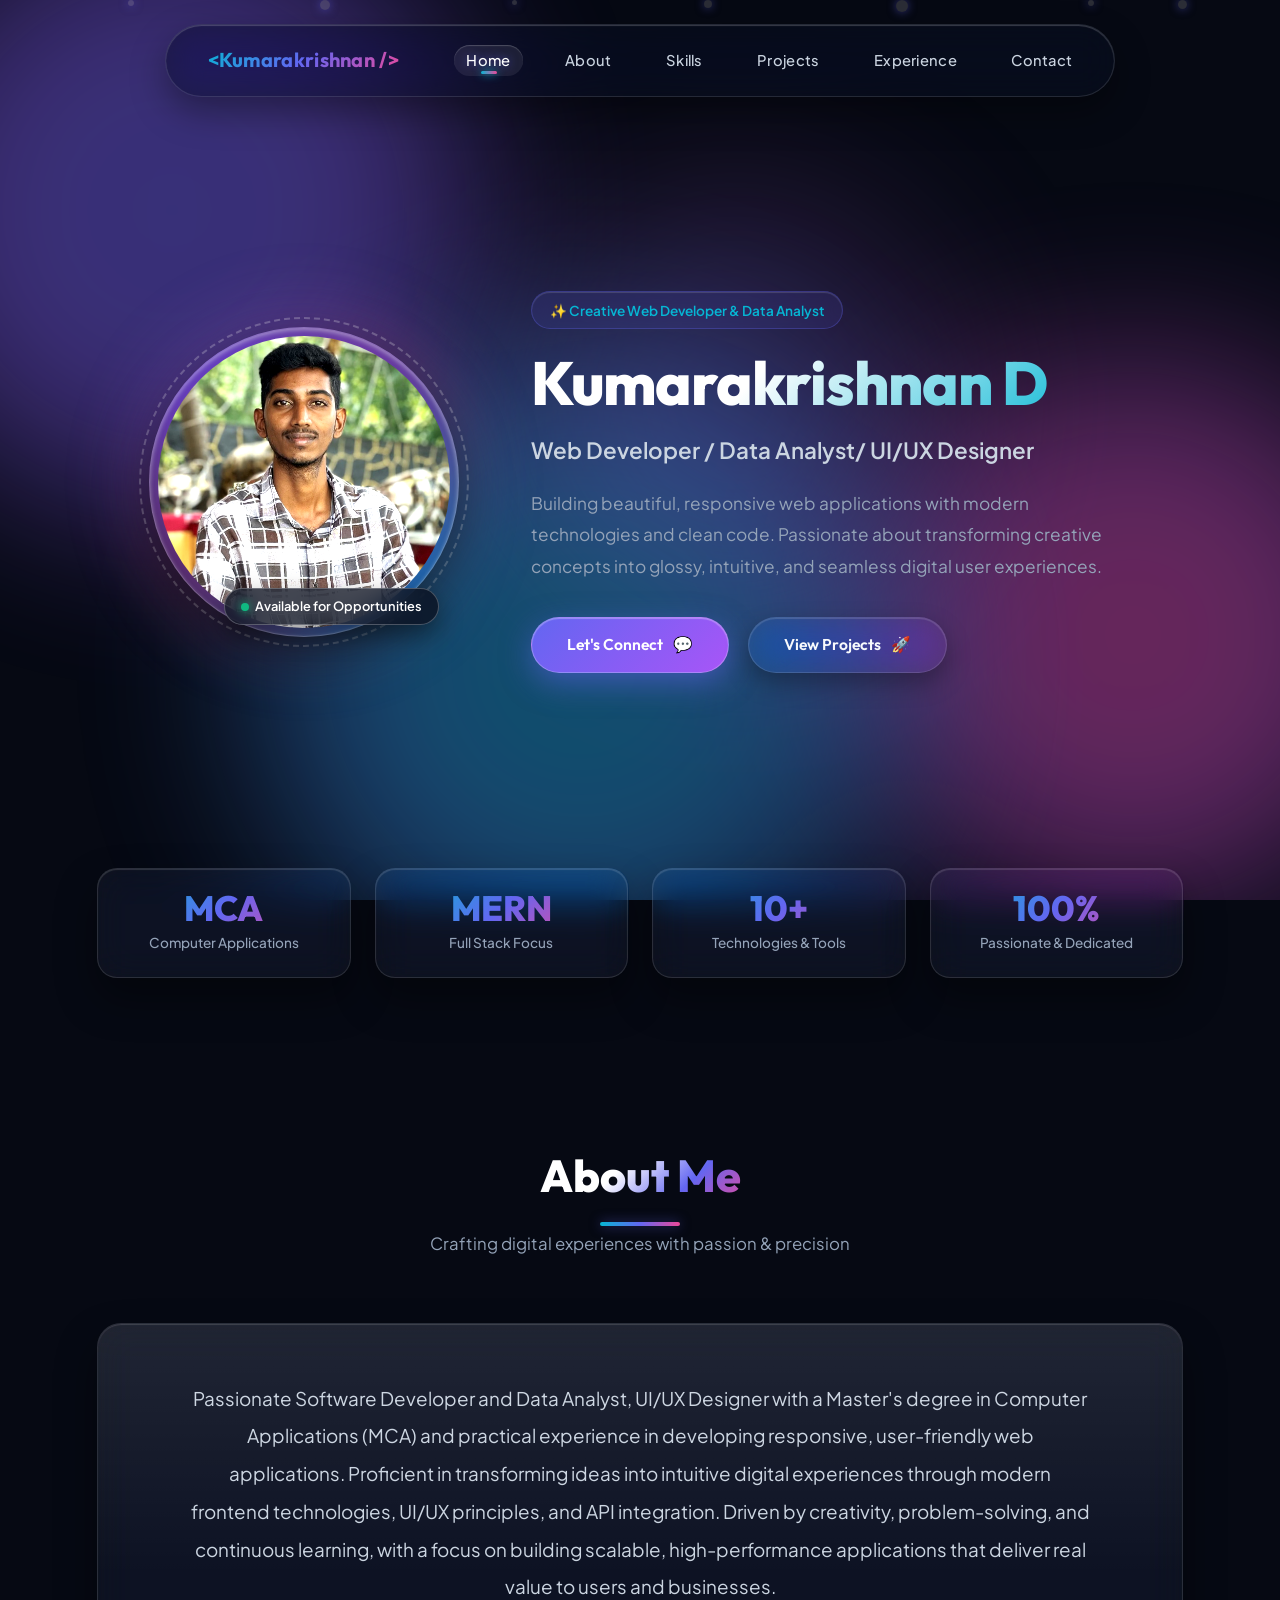
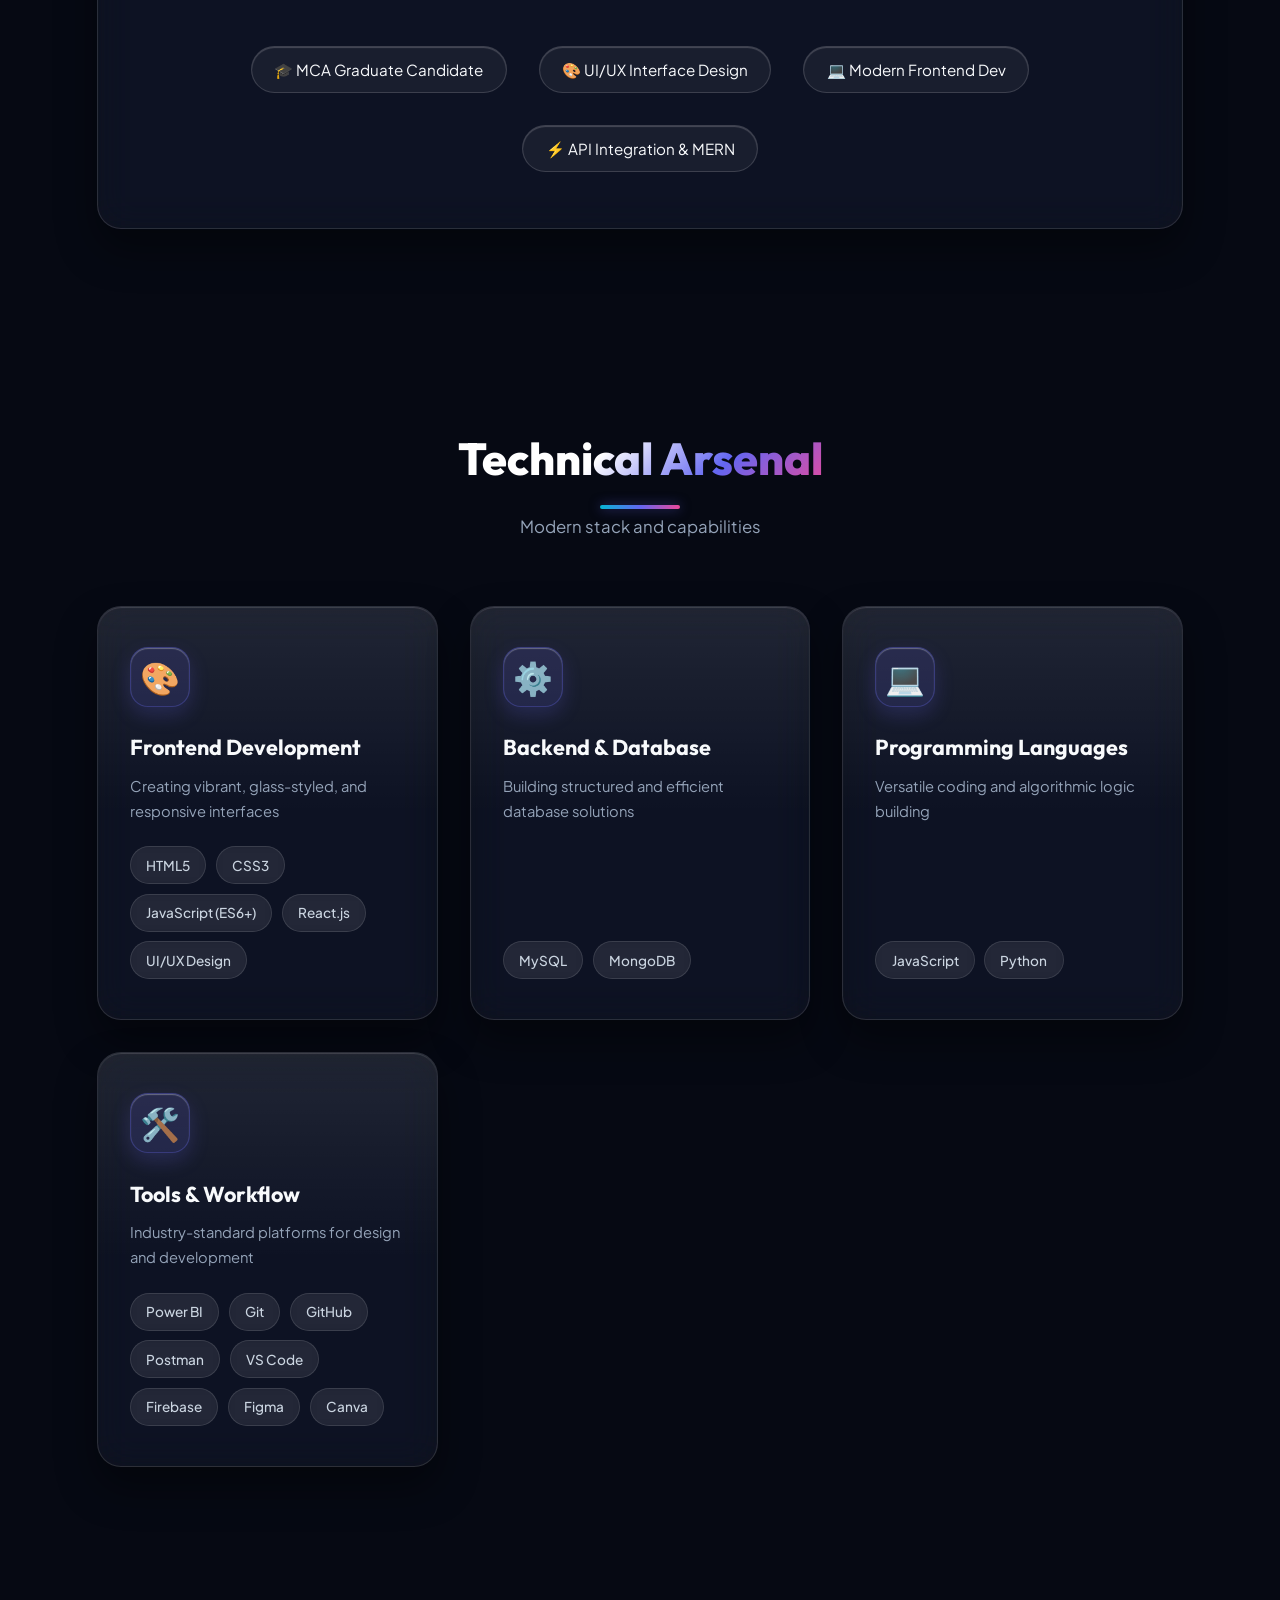
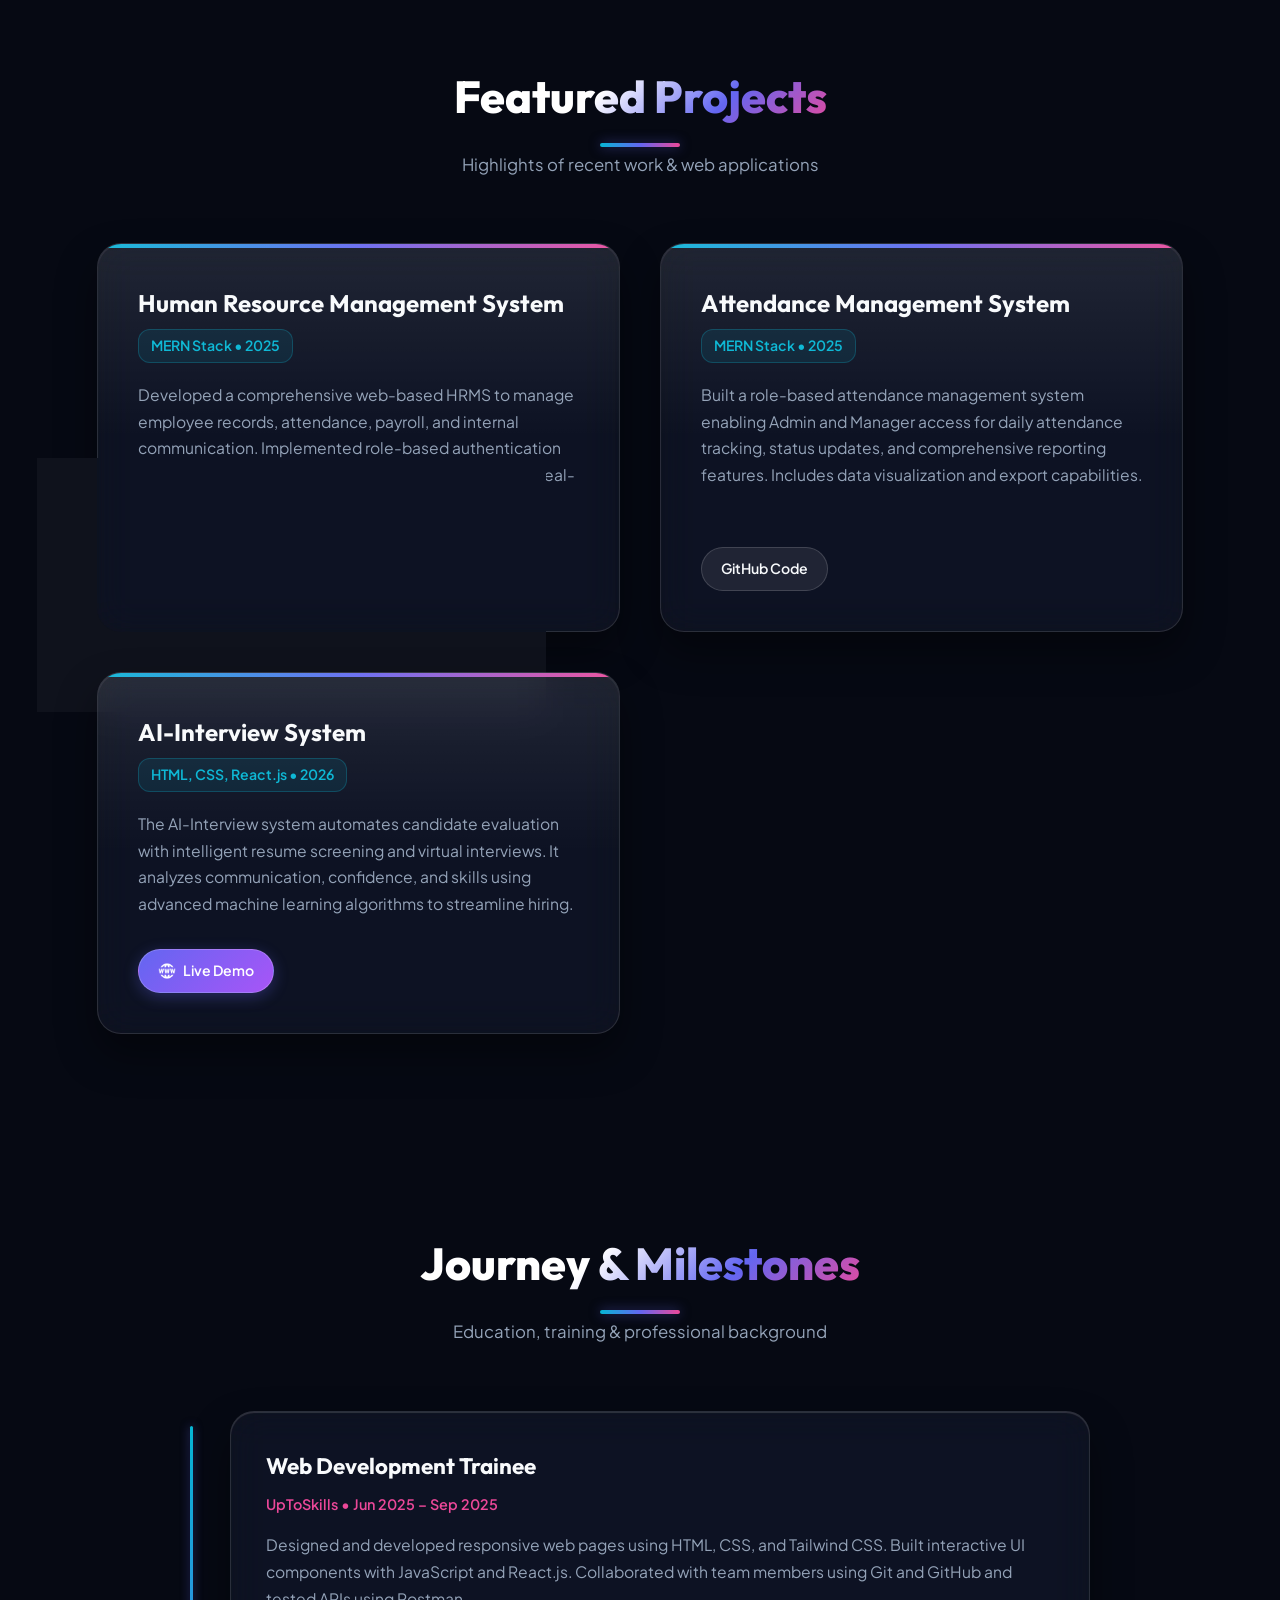
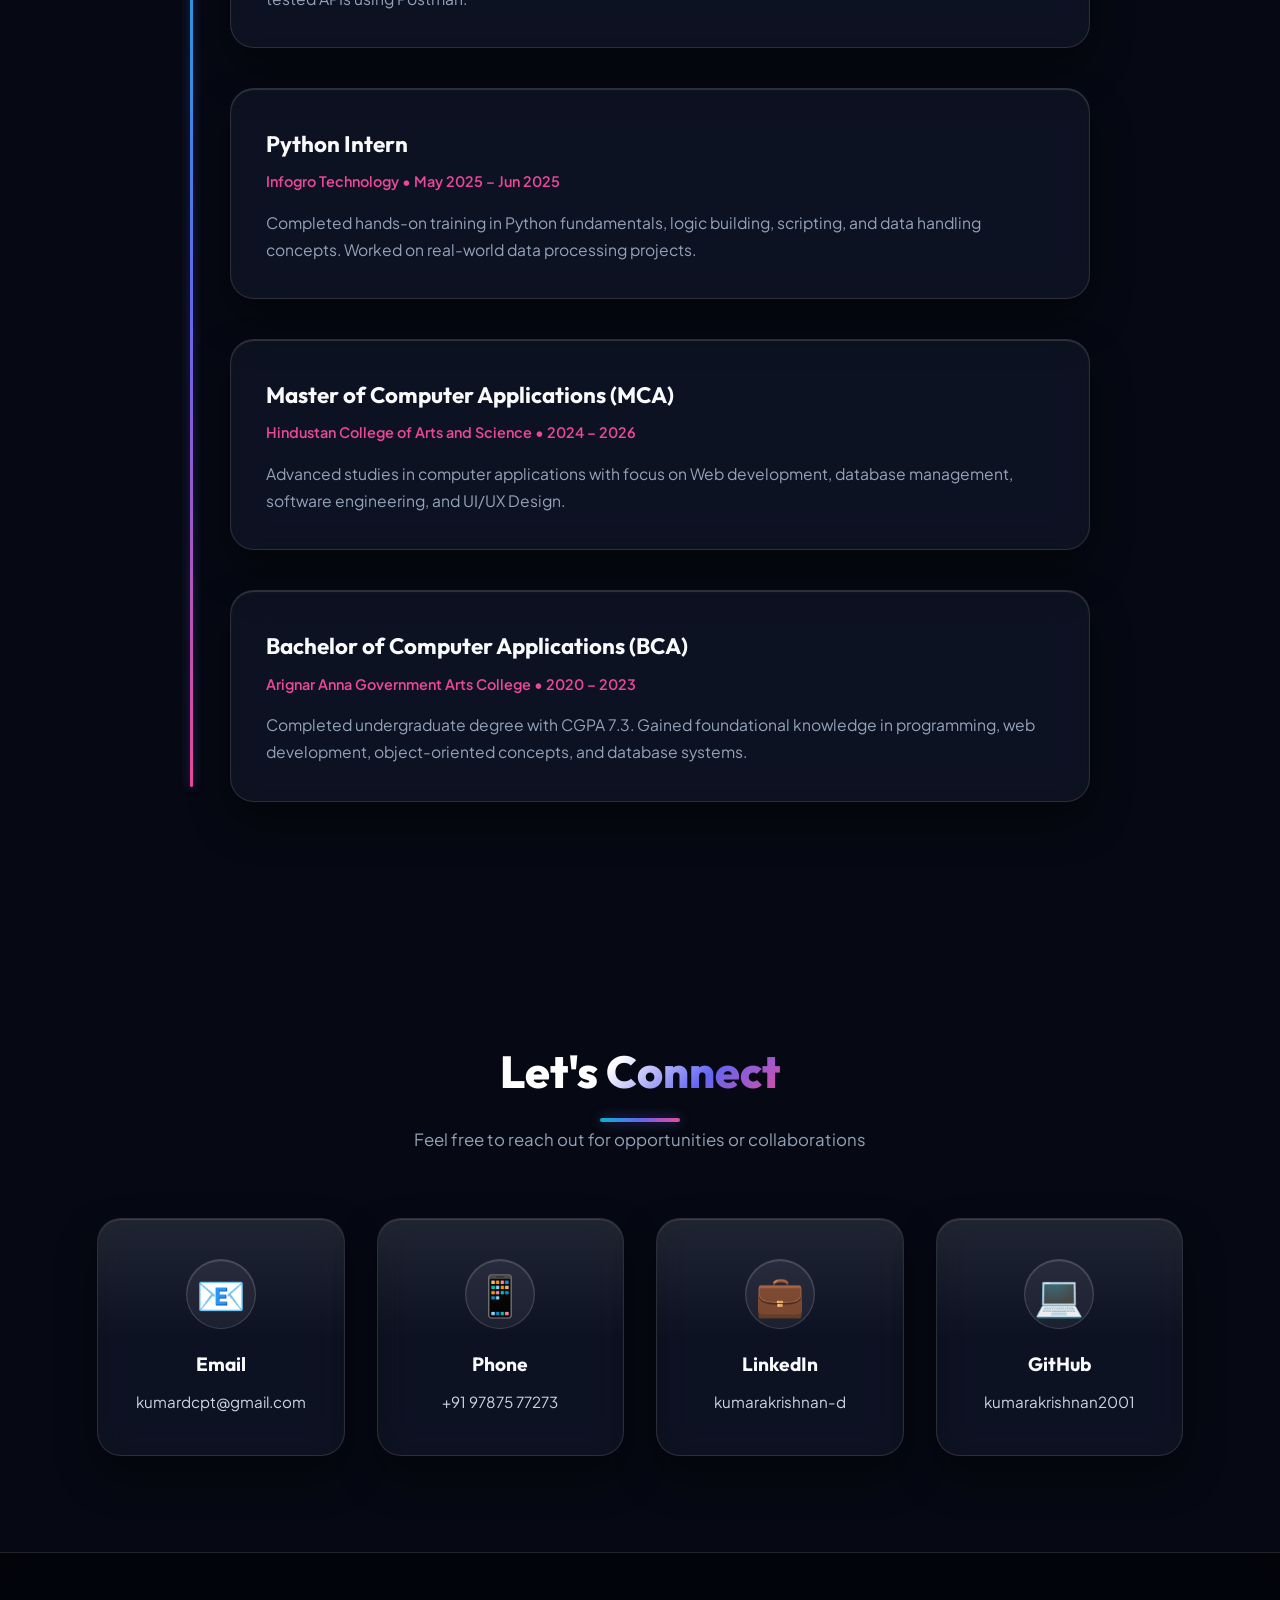
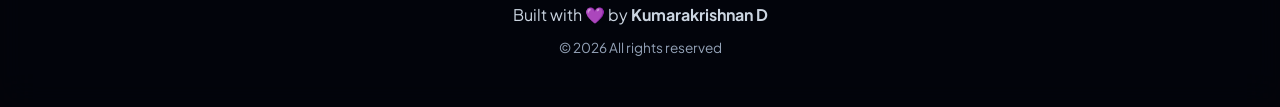
==== commit a5501833: "chang1" ====
--- a/Index.html
+++ b/Index.html
@@ -1,12 +1,28 @@
-
+<!DOCTYPE html>
 <html lang="en">
+
 <head>
-    <title>Kumarakrishnan D</title>
+    <meta charset="UTF-8">
+    <meta name="viewport" content="width=device-width, initial-scale=1.0">
+    <title>Kumarakrishnan D | Portfolio</title>
+    <meta name="description"
+        content="Portfolio of Kumarakrishnan D - Creative Frontend Developer and UI/UX Designer showcasing responsive web applications, MERN stack projects, and modern interactive designs.">
     <link rel="stylesheet" href="style.css">
 </head>
+
 <body>
+    <!-- Scroll Progress Bar -->
     <div class="progress-bar" id="progressBar"></div>
-    
+
+    <!-- Ambient Animated Background Orbs -->
+    <div class="bg-ambient">
+        <div class="orb orb-1"></div>
+        <div class="orb orb-2"></div>
+        <div class="orb orb-3"></div>
+        <div class="orb orb-4"></div>
+    </div>
+
+    <!-- Floating Background Particles -->
     <div class="bg-animation">
         <span></span>
         <span></span>
@@ -15,91 +31,158 @@
         <span></span>
         <span></span>
         <span></span>
-        <span></span>
     </div>
 
-    <nav>
-        <ul>
-            <li><a href="#home">Home</a></li>
-            <li><a href="#about">About</a></li>
-            <li><a href="#skills">Skills</a></li>
-            <li><a href="#projects">Projects</a></li>
-            <li><a href="#experience">Experience</a></li>
-            <li><a href="#contact">Contact</a></li>
-        </ul>
-    </nav>
-
+    <!-- Floating Glossy Header & Nav -->
+    <header>
+        <nav id="navbar">
+            <a href="#home" class="nav-brand">
+                <span>&lt;Kumarakrishnan /&gt;</span>
+            </a>
+
+            <button class="mobile-toggle" id="mobileToggle" aria-label="Toggle navigation">
+                ☰
+            </button>
+
+            <ul id="navMenu">
+                <li><a href="#home" class="active">Home</a></li>
+                <li><a href="#about">About</a></li>
+                <li><a href="#skills">Skills</a></li>
+                <li><a href="#projects">Projects</a></li>
+                <li><a href="#experience">Experience</a></li>
+                <li><a href="#contact">Contact</a></li>
+            </ul>
+        </nav>
+    </header>
+
+    <!-- Hero Section -->
     <section id="home" class="hero">
         <div class="hero-container">
-            <div class="hero-image">
-                <img src="kumar1.jpg" alt="Kumarakrishnan D" class="profile-pic">
-            </div>
-            <div class="hero-content">
+            <div class="hero-image-wrapper fade-in">
+                <div class="profile-aura"></div>
+                <div class="profile-ring"></div>
+                <div class="profile-glass-frame">
+                    <img src="kumar1.jpg" alt="Kumarakrishnan D" class="profile-pic">
+                </div>
+                <div class="status-badge">
+                    <span class="status-dot"></span>
+                    Available for Opportunities
+                </div>
+            </div>
+
+            <div class="hero-content fade-in">
+                <div class="hero-badge">
+                    ✨ Creative Web Developer &amp; Data Analyst
+                </div>
                 <h1>Kumarakrishnan D</h1>
-                <p class="subtitle">Frontend / Web Developer/ UI/UX Designer</p>
-                <p class="description">Building beautiful, responsive web applications with modern technologies and clean code. Passionate about creating seamless user experiences.</p>
+                <p class="subtitle"> Web Developer / Data Analyst/ UI/UX Designer</p>
+                <p class="description">
+                    Building beautiful, responsive web applications with modern technologies and clean code.
+                    Passionate about transforming creative concepts into glossy, intuitive, and seamless digital user
+                    experiences.
+                </p>
                 <div class="cta-buttons">
-                    <a href="#contact" class="btn btn-primary">Let's Connect</a>
-                    <a href="#projects" class="btn btn-secondary">Projects</a>
-                </div>
-            </div>
-        </div>
-    </section>
-
+                    <a href="#contact" class="btn btn-primary">
+                        <span>Let's Connect</span> 💬
+                    </a>
+                    <a href="#projects" class="btn btn-secondary">
+                        <span>View Projects</span> 🚀
+                    </a>
+                </div>
+            </div>
+        </div>
+    </section>
+
+    <!-- Quick Stats Strip -->
+    <div class="stats-strip fade-in">
+        <div class="stat-card">
+            <div class="stat-num">MCA</div>
+            <div class="stat-label">Computer Applications</div>
+        </div>
+        <div class="stat-card">
+            <div class="stat-num">MERN</div>
+            <div class="stat-label">Full Stack Focus</div>
+        </div>
+        <div class="stat-card">
+            <div class="stat-num">10+</div>
+            <div class="stat-label">Technologies &amp; Tools</div>
+        </div>
+        <div class="stat-card">
+            <div class="stat-num">100%</div>
+            <div class="stat-label">Passionate &amp; Dedicated</div>
+        </div>
+    </div>
+
+    <!-- About Section -->
     <section id="about">
-        <h2>About Me</h2>
-        <div style="max-width: 850px; margin: 0 auto; text-align: center;">
-            <p style="font-size: 1.15rem; line-height: 2; opacity: 0.9;">
-               Passionate Frontend Developer and UI/UX Designer with a Master's degree in Computer Applications (MCA) and practical experience in developing responsive, 
-               user-friendly web applications. Proficient in transforming ideas into intuitive digital experiences through modern frontend technologies, UI/UX principles,
-                and API integration. Driven by creativity, problem-solving, and continuous learning, with a focus on building scalable, high-performance applications that deliver real value to users and businesses
+        <div class="section-header fade-in">
+            <h2>About Me</h2>
+            <p class="section-subtitle">Crafting digital experiences with passion &amp; precision</p>
+        </div>
+        <div class="glass-card about-card fade-in">
+            <p>
+                Passionate Software Developer and Data Analyst, UI/UX Designer with a Master's degree in Computer
+                Applications (MCA) and practical experience in developing responsive,
+                user-friendly web applications. Proficient in transforming ideas into intuitive digital experiences
+                through modern frontend technologies, UI/UX principles,
+                and API integration. Driven by creativity, problem-solving, and continuous learning, with a focus on
+                building scalable, high-performance applications that deliver real value to users and businesses.
             </p>
-        </div>
-    </section>
-
+            <div class="about-highlights">
+                <div class="about-pill">🎓 MCA Graduate Candidate</div>
+                <div class="about-pill">🎨 UI/UX Interface Design</div>
+                <div class="about-pill">💻 Modern Frontend Dev</div>
+                <div class="about-pill">⚡ API Integration &amp; MERN</div>
+            </div>
+        </div>
+    </section>
+
+    <!-- Skills Section -->
     <section id="skills">
-        <h2>Technical Arsenal</h2>
+        <div class="section-header fade-in">
+            <h2>Technical Arsenal</h2>
+            <p class="section-subtitle">Modern stack and capabilities</p>
+        </div>
         <div class="skills-grid">
-            <div class="skill-card fade-in">
-                <div class="skill-icon">🎨</div>
+            <div class="glass-card skill-card fade-in">
+                <div class="skill-icon-container">🎨</div>
                 <h3>Frontend Development</h3>
-                <p style="opacity: 0.8; margin-bottom: 1rem;">Creating beautiful, responsive interfaces</p>
+                <p>Creating vibrant, glass-styled, and responsive interfaces</p>
                 <div class="skill-tags">
-                    <span class="tag">HTML</span>
-                    <span class="tag">CSS</span>
-                    <span class="tag">JavaScript</span>
+                    <span class="tag">HTML5</span>
+                    <span class="tag">CSS3</span>
+                    <span class="tag">JavaScript (ES6+)</span>
                     <span class="tag">React.js</span>
                     <span class="tag">UI/UX Design</span>
                 </div>
             </div>
-            <div class="skill-card fade-in">
-                <div class="skill-icon">⚙️</div>
-                <h3>Backend & Database</h3>
-                <p style="opacity: 0.8; margin-bottom: 1rem;">Building robust server-side solutions</p>
+
+            <div class="glass-card skill-card fade-in">
+                <div class="skill-icon-container">⚙️</div>
+                <h3>Backend &amp; Database</h3>
+                <p>Building structured and efficient database solutions</p>
                 <div class="skill-tags">
-                    <span class="tag">My SQL</span>
+                    <span class="tag">MySQL</span>
                     <span class="tag">MongoDB</span>
-                    <!-- <span class="tag">Node.js</span>
-                    <span class="tag">Express.js</span>
-                    <span class="tag">MongoDB</span>
-                    <span class="tag">REST APIs</span> -->
-                </div>
-            </div>
-            <div class="skill-card fade-in">
-                <div class="skill-icon">💻</div>
+                </div>
+            </div>
+
+            <div class="glass-card skill-card fade-in">
+                <div class="skill-icon-container">💻</div>
                 <h3>Programming Languages</h3>
-                <p style="opacity: 0.8; margin-bottom: 1rem;">Versatile coding capabilities</p>
+                <p>Versatile coding and algorithmic logic building</p>
                 <div class="skill-tags">
                     <span class="tag">JavaScript</span>
                     <span class="tag">Python</span>
-                    <!-- <span class="tag">C++</span> -->
-                </div>
-            </div>
-            <div class="skill-card fade-in">
-                <div class="skill-icon">🛠️</div>
-                <h3>Tools & Technologies</h3>
-                <p style="opacity: 0.8; margin-bottom: 1rem;">Modern development workflow</p>
+                </div>
+            </div>
+
+            <div class="glass-card skill-card fade-in">
+                <div class="skill-icon-container">🛠️</div>
+                <h3>Tools &amp; Workflow</h3>
+                <p>Industry-standard platforms for design and development</p>
                 <div class="skill-tags">
+                    <span class="tag">Power BI</span>
                     <span class="tag">Git</span>
                     <span class="tag">GitHub</span>
                     <span class="tag">Postman</span>
@@ -107,95 +190,151 @@
                     <span class="tag">Firebase</span>
                     <span class="tag">Figma</span>
                     <span class="tag">Canva</span>
-                    
-                </div>
-            </div>
-        </div>
-    </section>
-
+                </div>
+            </div>
+        </div>
+    </section>
+
+    <!-- Projects Section -->
     <section id="projects">
-        <h2>Featured Projects</h2>
+        <div class="section-header fade-in">
+            <h2>Featured Projects</h2>
+            <p class="section-subtitle">Highlights of recent work &amp; web applications</p>
+        </div>
         <div class="projects-grid">
-            <div class="project-card fade-in">
+            <div class="glass-card project-card fade-in">
+                <div class="project-top-bar"></div>
                 <div class="project-content">
-                    <h3>Human Resource Management System <a href="https://hrms-frontend-nine.vercel.app/" target="_blank"><img src="icons8-website-50.png" alt="" style="background-color: rgb(230, 240, 240); height: 6%; "> Live Demo</a></h3>
-                    <p class="project-tech">MERN Stack • 2025 </p>
-                    <p>Developed a comprehensive web-based HRMS to manage employee records, attendance, payroll, 
-                    and internal communication. Implemented role-based authentication with a focus on clean UI 
-                    and usability. Features include real-time updates and responsive dashboard.</p>
-                </div>
-            </div>
-            <div class="project-card fade-in">
+                    <h3>Human Resource Management System</h3>
+                    <span class="project-tech">MERN Stack • 2025</span>
+                    <p>
+                        Developed a comprehensive web-based HRMS to manage employee records, attendance, payroll,
+                        and internal communication. Implemented role-based authentication with a focus on clean UI
+                        and usability. Features include real-time updates and responsive dashboard.
+                    </p>
+                    <div class="project-actions">
+                        <a href="https://hrms-frontend-nine.vercel.app/" target="_blank" class="project-link-btn demo">
+                            <img src="icons8-website-50.png" alt=""
+                                style="width: 18px; height: 18px; filter: brightness(0) invert(1);"> Live Demo
+                        </a>
+                    </div>
+                </div>
+            </div>
+
+            <div class="glass-card project-card fade-in">
+                <div class="project-top-bar"></div>
                 <div class="project-content">
-                    <h3>Attendance Management System <a href="https://github.com/Kumarakrishnan2001/Attendence-m-system.git" target="_blank">GitHub</a></h3>
-                    <p class="project-tech">MERN Stack | 2025</p>
-                    <p>Built a role-based attendance management system enabling Admin and Manager access for 
-                    daily attendance tracking, status updates, and comprehensive reporting features. Includes 
-                    data visualization and export capabilities.</p>
-                </div>
-            </div>
-            <div class="project-card fade-in">
+                    <h3>Attendance Management System</h3>
+                    <span class="project-tech">MERN Stack • 2025</span>
+                    <p>
+                        Built a role-based attendance management system enabling Admin and Manager access for
+                        daily attendance tracking, status updates, and comprehensive reporting features. Includes
+                        data visualization and export capabilities.
+                    </p>
+                    <div class="project-actions">
+                        <a href="https://github.com/Kumarakrishnan2001/Attendence-m-system.git" target="_blank"
+                            class="project-link-btn github">
+                            GitHub Code
+                        </a>
+                    </div>
+                </div>
+            </div>
+
+            <div class="glass-card project-card fade-in">
+                <div class="project-top-bar"></div>
                 <div class="project-content">
-                    <h3>AI-Interview system <a href="https://stellular-cuchufli-e4c187.netlify.app/" target="_blank"><img src="icons8-website-50.png" alt="" style="background-color: rgb(230, 240, 240);height: 6%"> Live Demo</a></h3>
-                    <p class="project-tech">HTML, CSS,Reactjs | 2025</p>
-                    <p>The AI-Interview system automates candidate evaluation with intelligent resume screening and virtual interviews.
-It analyzes communication, confidence, and skills using advanced machine learning algorithms.
-This streamlines hiring, saving recruiters time while ensuring fair and data-driven talent selection.</p>
-                </div>
-        </div>
-        </div>
-    </section>
-
+                    <h3>AI-Interview System</h3>
+                    <span class="project-tech">HTML, CSS, React.js • 2026</span>
+                    <p>
+                        The AI-Interview system automates candidate evaluation with intelligent resume screening and
+                        virtual interviews.
+                        It analyzes communication, confidence, and skills using advanced machine learning algorithms to
+                        streamline hiring.
+                    </p>
+                    <div class="project-actions">
+                        <a href="https://stellular-cuchufli-e4c187.netlify.app/" target="_blank"
+                            class="project-link-btn demo">
+                            <img src="icons8-website-50.png" alt=""
+                                style="width: 18px; height: 18px; filter: brightness(0) invert(1);"> Live Demo
+                        </a>
+                    </div>
+                </div>
+            </div>
+        </div>
+    </section>
+
+    <!-- Experience / Timeline Section -->
     <section id="experience">
-        <h2>Journey & Milestones</h2>
+        <div class="section-header fade-in">
+            <h2>Journey &amp; Milestones</h2>
+            <p class="section-subtitle">Education, training &amp; professional background</p>
+        </div>
         <div class="timeline">
-            <div class="timeline-item fade-in">
+            <div class="glass-card timeline-item fade-in">
                 <h3>Web Development Trainee</h3>
-                <p class="timeline-date">UpToSkills • Jun 2025 – Sep 2025</p>
-                <p>Designed and developed responsive web pages using HTML, CSS, and Tailwind CSS. Built 
-                interactive UI components with JavaScript and React.js. Collaborated with team members 
-                using Git and GitHub and tested APIs using Postman.</p>
-            </div>
-            <div class="timeline-item fade-in">
+                <span class="timeline-date">UpToSkills • Jun 2025 – Sep 2025</span>
+                <p>
+                    Designed and developed responsive web pages using HTML, CSS, and Tailwind CSS. Built
+                    interactive UI components with JavaScript and React.js. Collaborated with team members
+                    using Git and GitHub and tested APIs using Postman.
+                </p>
+            </div>
+
+            <div class="glass-card timeline-item fade-in">
                 <h3>Python Intern</h3>
-                <p class="timeline-date">Infogro Technology • May 2025 – Jun 2025</p>
-                <p>Completed hands-on training in Python fundamentals, logic building, scripting, 
-                and data handling concepts. Worked on real-world data processing projects.</p>
-            </div>
-            <div class="timeline-item fade-in">
+                <span class="timeline-date">Infogro Technology • May 2025 – Jun 2025</span>
+                <p>
+                    Completed hands-on training in Python fundamentals, logic building, scripting,
+                    and data handling concepts. Worked on real-world data processing projects.
+                </p>
+            </div>
+
+            <div class="glass-card timeline-item fade-in">
                 <h3>Master of Computer Applications (MCA)</h3>
-                <p class="timeline-date">Hindustan College of Arts and Science • 2024 – 2026</p>
-                <p> Advanced studies in computer applications with focus on 
-                Web development, database management, and UI/UX Design.</p>
-            </div>
-            <div class="timeline-item fade-in">
+                <span class="timeline-date">Hindustan College of Arts and Science • 2024 – 2026</span>
+                <p>
+                    Advanced studies in computer applications with focus on
+                    Web development, database management, software engineering, and UI/UX Design.
+                </p>
+            </div>
+
+            <div class="glass-card timeline-item fade-in">
                 <h3>Bachelor of Computer Applications (BCA)</h3>
-                <p class="timeline-date">Arignar Anna Government Arts College • 2020 – 2023</p>
-                <p>Completed undergraduate degree with CGPA 7.3. Gained foundational knowledge in 
-                programming, web development, and database systems.</p>
-            </div>
-        </div>
-    </section>
-
+                <span class="timeline-date">Arignar Anna Government Arts College • 2020 – 2023</span>
+                <p>
+                    Completed undergraduate degree with CGPA 7.3. Gained foundational knowledge in
+                    programming, web development, object-oriented concepts, and database systems.
+                </p>
+            </div>
+        </div>
+    </section>
+
+    <!-- Contact Section -->
     <section id="contact">
-        <h2>Let's Connect</h2>
+        <div class="section-header fade-in">
+            <h2>Let's Connect</h2>
+            <p class="section-subtitle">Feel free to reach out for opportunities or collaborations</p>
+        </div>
         <div class="contact-grid">
-            <div class="contact-item fade-in">
+            <div class="glass-card contact-item fade-in">
                 <div class="contact-icon">📧</div>
                 <h3>Email</h3>
                 <a href="mailto:kumardcpt@gmail.com">kumardcpt@gmail.com</a>
             </div>
-            <div class="contact-item fade-in">
+
+            <div class="glass-card contact-item fade-in">
                 <div class="contact-icon">📱</div>
                 <h3>Phone</h3>
                 <a href="tel:+919787577273">+91 97875 77273</a>
             </div>
-            <div class="contact-item fade-in">
+
+            <div class="glass-card contact-item fade-in">
                 <div class="contact-icon">💼</div>
                 <h3>LinkedIn</h3>
                 <a href="https://linkedin.com/in/kumarakrishnan-d" target="_blank">kumarakrishnan-d</a>
             </div>
-            <div class="contact-item fade-in">
+
+            <div class="glass-card contact-item fade-in">
                 <div class="contact-icon">💻</div>
                 <h3>GitHub</h3>
                 <a href="https://github.com/kumarakrishnan2001" target="_blank">kumarakrishnan2001</a>
@@ -203,68 +342,120 @@
         </div>
     </section>
 
+    <!-- Footer -->
     <footer>
-        <p style="font-size: 1.1rem;">Built with 💜 by Kumarakrishnan D</p>
-        <p style="margin-top: 0.5rem; opacity: 0.7;">&copy; 2026 All rights reserved.</p>
+        <p>Built with <span class="heart">💜</span> by <strong>Kumarakrishnan D</strong></p>
+        <p class="sub-text">&copy; 2026 All rights reserved</p>
     </footer>
 
+    <!-- Back to Top Floating Button -->
+    <button class="back-to-top" id="backToTop" aria-label="Back to top">
+        ↑
+    </button>
+
+    <!-- Interactive Scripts -->
     <script>
-        // Progress bar
+        // Scroll Progress Bar
         window.addEventListener('scroll', () => {
             const scrollTop = window.scrollY;
             const docHeight = document.documentElement.scrollHeight - window.innerHeight;
             const scrollPercent = (scrollTop / docHeight) * 100;
             document.getElementById('progressBar').style.width = scrollPercent + '%';
-        });
-
-        // Smooth scrolling
+
+            // Back to top button visibility
+            const backToTopBtn = document.getElementById('backToTop');
+            if (window.scrollY > 400) {
+                backToTopBtn.classList.add('visible');
+            } else {
+                backToTopBtn.classList.remove('visible');
+            }
+        });
+
+        // Back to top click handler
+        document.getElementById('backToTop').addEventListener('click', () => {
+            window.scrollTo({ top: 0, behavior: 'smooth' });
+        });
+
+        // Smooth Scroll for Nav Links
         document.querySelectorAll('a[href^="#"]').forEach(anchor => {
             anchor.addEventListener('click', function (e) {
                 e.preventDefault();
-                const target = document.querySelector(this.getAttribute('href'));
+                const targetId = this.getAttribute('href');
+                const target = document.querySelector(targetId);
                 if (target) {
                     target.scrollIntoView({ behavior: 'smooth', block: 'start' });
+                    // Close mobile nav if open
+                    document.getElementById('navMenu').classList.remove('active');
                 }
             });
         });
 
-        // Fade-in animation on scroll
+        // Mobile Nav Toggle
+        const mobileToggle = document.getElementById('mobileToggle');
+        const navMenu = document.getElementById('navMenu');
+        mobileToggle.addEventListener('click', () => {
+            navMenu.classList.toggle('active');
+        });
+
+        // IntersectionObserver Scroll Reveal Animations
         const observerOptions = {
-            threshold: 0.1,
-            rootMargin: '0px 0px -100px 0px'
+            threshold: 0.12,
+            rootMargin: '0px 0px -50px 0px'
         };
 
         const observer = new IntersectionObserver((entries) => {
             entries.forEach(entry => {
                 if (entry.isIntersecting) {
-                    entry.target.style.animation = 'fadeInUp 0.8s ease-out forwards';
+                    entry.target.classList.add('appear');
                 }
             });
         }, observerOptions);
 
         document.querySelectorAll('.fade-in').forEach(el => observer.observe(el));
 
-        // Active nav link
+        // Active Navigation Highlight on Scroll
         const sections = document.querySelectorAll('section');
-        const navLinks = document.querySelectorAll('nav a');
+        const navLinks = document.querySelectorAll('nav ul a');
 
         window.addEventListener('scroll', () => {
             let current = '';
             sections.forEach(section => {
                 const sectionTop = section.offsetTop;
-                const sectionHeight = section.clientHeight;
-                if (scrollY >= sectionTop - 200) {
+                if (window.scrollY >= sectionTop - 250) {
                     current = section.getAttribute('id');
                 }
             });
 
             navLinks.forEach(link => {
-                link.style.color = '';
+                link.classList.remove('active');
                 if (link.getAttribute('href').slice(1) === current) {
-                    link.style.color = 'var(--primary)';
+                    link.classList.add('active');
                 }
+            });
+        });
+
+        // 3D Glass Tilt Effect on Hover for Cards
+        const glassCards = document.querySelectorAll('.glass-card');
+        glassCards.forEach(card => {
+            card.addEventListener('mousemove', (e) => {
+                const rect = card.getBoundingClientRect();
+                const x = e.clientX - rect.left;
+                const y = e.clientY - rect.top;
+
+                const centerX = rect.width / 2;
+                const centerY = rect.height / 2;
+
+                const rotateX = ((y - centerY) / centerY) * -6; // max 6 deg tilt
+                const rotateY = ((x - centerX) / centerX) * 6;
+
+                card.style.transform = `perspective(1000px) rotateX(${rotateX}deg) rotateY(${rotateY}deg) translateY(-8px)`;
+            });
+
+            card.addEventListener('mouseleave', () => {
+                card.style.transform = 'perspective(1000px) rotateX(0deg) rotateY(0deg) translateY(0px)';
             });
         });
     </script>
 </body>
+
 </html>
--- a/style.css
+++ b/style.css
@@ -1,604 +1,1218 @@
-
-        * {
-            margin: 0;
-            padding: 0;
-            box-sizing: border-box;
-        }
-
-        :root {
-            --primary: #6366f1;
-            --secondary: #8b5cf6;
-            --accent: #ec4899;
-            --cyan: #06b6d4;
-            --dark: #0f172a;
-            --darker: #020617;
-            --light: #f1f5f9;
-            --text: #cbd5e1;
-        }
-
-        body {
-            font-family: 'Segoe UI', Tahoma, Geneva, Verdana, sans-serif;
-            background: var(--darker);
-            color: var(--text);
-            line-height: 1.6;
-            overflow-x: hidden;
-        }
-
-        /* Animated Background */
-        .bg-animation {
-            position: fixed;
-            top: 0;
-            left: 0;
-            width: 100%;
-            height: 100%;
-            z-index: 0;
-            overflow: hidden;
-        }
-
-        .bg-animation span {
-            position: absolute;
-            display: block;
-            width: 20px;
-            height: 20px;
-            background: rgba(99, 102, 241, 0.1);
-            animation: float 15s infinite;
-            border-radius: 50%;
-        }
-
-        .bg-animation span:nth-child(1) { left: 10%; animation-delay: 0s; }
-        .bg-animation span:nth-child(2) { left: 20%; animation-delay: 2s; }
-        .bg-animation span:nth-child(3) { left: 30%; animation-delay: 4s; }
-        .bg-animation span:nth-child(4) { left: 40%; animation-delay: 6s; }
-        .bg-animation span:nth-child(5) { left: 50%; animation-delay: 8s; }
-        .bg-animation span:nth-child(6) { left: 60%; animation-delay: 10s; }
-        .bg-animation span:nth-child(7) { left: 70%; animation-delay: 12s; }
-        .bg-animation span:nth-child(8) { left: 80%; animation-delay: 14s; }
-
-        @keyframes float {
-            0%, 100% { transform: translateY(100vh) scale(0); opacity: 0; }
-            50% { opacity: 1; }
-            100% { transform: translateY(-100vh) scale(1); }
-        }
-
-        /* Navbar */
-        nav {
-            position: fixed;
-            top: 0;
-            width: 100%;
-            background: rgba(15, 23, 42, 0.8);
-            backdrop-filter: blur(20px);
-            padding: 1rem 2rem;
-            z-index: 1000;
-            border-bottom: 1px solid rgba(99, 102, 241, 0.2);
-        }
-
-        nav ul {
-            display: flex;
-            justify-content: center;
-            list-style: none;
-            gap: 2.5rem;
-            flex-wrap: wrap;
-        }
-
-        nav a {
-            color: var(--text);
-            text-decoration: none;
-            font-weight: 600;
-            transition: all 0.3s;
-            position: relative;
-            font-size: 0.95rem;
-            letter-spacing: 0.5px;
-        }
-
-        nav a::after {
-            content: '';
-            position: absolute;
-            bottom: -5px;
-            left: 0;
-            width: 0;
-            height: 2px;
-            background: linear-gradient(90deg, var(--primary), var(--accent));
-            transition: width 0.3s;
-        }
-
-        nav a:hover {
-            color: var(--primary);
-        }
-
-        nav a:hover::after {
-            width: 100%;
-        }
-
-        /* Hero Section */
-        .hero {
-            min-height: 100vh;
-            display: flex;
-            align-items: center;
-            justify-content: center;
-            position: relative;
-            padding: 2rem;
-            z-index: 1;
-        }
-
-        .hero-container {
-            display: flex;
-            align-items: center;
-            gap: 4rem;
-            max-width: 1200px;
-            flex-wrap: wrap;
-            justify-content: center;
-        }
-
-        .hero-image {
-            position: relative;
-            animation: fadeInLeft 1s ease-out;
-        }
-
-        .profile-pic {
-            width: 320px;
-            height: 320px;
-            border-radius: 50%;
-            object-fit: cover;
-            border: 5px solid transparent;
-            background: linear-gradient(var(--dark), var(--dark)) padding-box,
-                        linear-gradient(135deg, var(--primary), var(--accent), var(--cyan)) border-box;
-            box-shadow: 0 20px 60px rgba(99, 102, 241, 0.4);
-            animation: float-profile 6s ease-in-out infinite;
-        }
-
-        @keyframes float-profile {
-            0%, 100% { transform: translateY(0px); }
-            50% { transform: translateY(-20px); }
-        }
-
-        .hero-content {
-            max-width: 600px;
-            animation: fadeInRight 1s ease-out;
-        }
-
-        .hero h1 {
-    font-size: 3.5rem;
-    background: linear-gradient(135deg, var(--primary), var(--accent), var(--cyan));
-    background-clip: text;
+/* ==========================================================================
+   Kumarakrishnan D - Glossy Glassmorphism Portfolio Design System
+   ========================================================================== */
+
+@import url('https://fonts.googleapis.com/css2?family=Outfit:wght@300;400;500;600;700;800&family=Plus+Jakarta+Sans:wght@300;400;500;600;700&display=swap');
+
+* {
+    margin: 0;
+    padding: 0;
+    box-sizing: border-box;
+}
+
+:root {
+    --font-heading: 'Outfit', -apple-system, BlinkMacSystemFont, sans-serif;
+    --font-body: 'Plus Jakarta Sans', -apple-system, BlinkMacSystemFont, sans-serif;
+
+    /* Color Palette */
+    --bg-dark: #060913;
+    --bg-darker: #030408;
+    
+    /* Glassmorphism System */
+    --glass-bg: rgba(255, 255, 255, 0.04);
+    --glass-bg-hover: rgba(255, 255, 255, 0.08);
+    --glass-border: rgba(255, 255, 255, 0.12);
+    --glass-border-hover: rgba(255, 255, 255, 0.3);
+    --glass-blur: blur(18px) saturate(180%);
+    --glass-shadow: 0 20px 40px rgba(0, 0, 0, 0.4), inset 0 1px 1px rgba(255, 255, 255, 0.15);
+    --glass-shadow-hover: 0 30px 60px rgba(99, 102, 241, 0.25), inset 0 1px 1px rgba(255, 255, 255, 0.3);
+
+    /* Accent & Glow Colors */
+    --primary: #6366f1;
+    --primary-glow: rgba(99, 102, 241, 0.5);
+    --secondary: #a855f7;
+    --secondary-glow: rgba(168, 85, 247, 0.5);
+    --accent: #ec4899;
+    --accent-glow: rgba(236, 72, 153, 0.5);
+    --cyan: #06b6d4;
+    --cyan-glow: rgba(6, 182, 212, 0.5);
+
+    /* Text Colors */
+    --text-primary: #f8fafc;
+    --text-secondary: #cbd5e1;
+    --text-muted: #94a3b8;
+}
+
+/* Custom Scrollbar */
+::-webkit-scrollbar {
+    width: 10px;
+}
+::-webkit-scrollbar-track {
+    background: var(--bg-darker);
+}
+::-webkit-scrollbar-thumb {
+    background: rgba(99, 102, 241, 0.3);
+    border-radius: 10px;
+    border: 2px solid var(--bg-darker);
+}
+::-webkit-scrollbar-thumb:hover {
+    background: var(--primary);
+}
+
+html {
+    scroll-behavior: smooth;
+}
+
+body {
+    font-family: var(--font-body);
+    background-color: var(--bg-dark);
+    color: var(--text-secondary);
+    line-height: 1.7;
+    overflow-x: hidden;
+    position: relative;
+    min-height: 100vh;
+}
+
+/* --------------------------------------------------------------------------
+   Ambient Animated Background Orbs
+   -------------------------------------------------------------------------- */
+.bg-ambient {
+    position: fixed;
+    top: 0;
+    left: 0;
+    width: 100vw;
+    height: 100vh;
+    z-index: 0;
+    pointer-events: none;
+    overflow: hidden;
+}
+
+.orb {
+    position: absolute;
+    border-radius: 50%;
+    filter: blur(90px);
+    opacity: 0.45;
+    animation: orbFloat 22s ease-in-out infinite alternate;
+}
+
+.orb-1 {
+    top: -10%;
+    left: -10%;
+    width: 50vw;
+    height: 50vw;
+    max-width: 600px;
+    max-height: 600px;
+    background: radial-gradient(circle, var(--primary), var(--secondary));
+    animation-duration: 25s;
+}
+
+.orb-2 {
+    top: 40%;
+    right: -10%;
+    width: 45vw;
+    height: 45vw;
+    max-width: 550px;
+    max-height: 550px;
+    background: radial-gradient(circle, var(--accent), var(--secondary));
+    animation-duration: 20s;
+    animation-delay: -5s;
+}
+
+.orb-3 {
+    bottom: -10%;
+    left: 20%;
+    width: 55vw;
+    height: 55vw;
+    max-width: 650px;
+    max-height: 650px;
+    background: radial-gradient(circle, var(--cyan), var(--primary));
+    animation-duration: 28s;
+    animation-delay: -10s;
+}
+
+.orb-4 {
+    top: 20%;
+    left: 40%;
+    width: 35vw;
+    height: 35vw;
+    max-width: 450px;
+    max-height: 450px;
+    background: radial-gradient(circle, rgba(99, 102, 241, 0.6), rgba(236, 72, 153, 0.4));
+    animation-duration: 18s;
+    animation-delay: -15s;
+}
+
+@keyframes orbFloat {
+    0% {
+        transform: translate(0, 0) scale(1);
+    }
+    50% {
+        transform: translate(60px, 80px) scale(1.15) rotate(45deg);
+    }
+    100% {
+        transform: translate(-40px, 120px) scale(0.9) rotate(-30deg);
+    }
+}
+
+/* Background floating particles grid */
+.bg-animation {
+    position: fixed;
+    top: 0;
+    left: 0;
+    width: 100%;
+    height: 100%;
+    z-index: 0;
+    pointer-events: none;
+}
+
+.bg-animation span {
+    position: absolute;
+    display: block;
+    width: 8px;
+    height: 8px;
+    background: rgba(255, 255, 255, 0.15);
+    box-shadow: 0 0 10px rgba(99, 102, 241, 0.5);
+    border-radius: 50%;
+    animation: particleFloat 16s infinite linear;
+}
+
+.bg-animation span:nth-child(1) { left: 10%; animation-delay: 0s; width: 6px; height: 6px; }
+.bg-animation span:nth-child(2) { left: 25%; animation-delay: 3s; width: 10px; height: 10px; }
+.bg-animation span:nth-child(3) { left: 40%; animation-delay: 6s; width: 5px; height: 5px; }
+.bg-animation span:nth-child(4) { left: 55%; animation-delay: 1s; width: 8px; height: 8px; }
+.bg-animation span:nth-child(5) { left: 70%; animation-delay: 4s; width: 12px; height: 12px; }
+.bg-animation span:nth-child(6) { left: 85%; animation-delay: 7s; width: 6px; height: 6px; }
+.bg-animation span:nth-child(7) { left: 92%; animation-delay: 2s; width: 9px; height: 9px; }
+
+@keyframes particleFloat {
+    0% {
+        transform: translateY(105vh) rotate(0deg);
+        opacity: 0;
+    }
+    20% {
+        opacity: 0.8;
+    }
+    80% {
+        opacity: 0.8;
+    }
+    100% {
+        transform: translateY(-10vh) rotate(360deg);
+        opacity: 0;
+    }
+}
+
+/* --------------------------------------------------------------------------
+   Scroll Progress Bar
+   -------------------------------------------------------------------------- */
+.progress-bar {
+    position: fixed;
+    top: 0;
+    left: 0;
+    height: 3px;
+    background: linear-gradient(90deg, var(--cyan), var(--primary), var(--accent));
+    box-shadow: 0 0 12px var(--primary);
+    z-index: 9999;
+    transition: width 0.1s ease-out;
+}
+
+/* --------------------------------------------------------------------------
+   Floating Glossy Navbar
+   -------------------------------------------------------------------------- */
+header {
+    position: fixed;
+    top: 1.5rem;
+    left: 50%;
+    transform: translateX(-50%);
+    width: 90%;
+    max-width: 950px;
+    z-index: 1000;
+}
+
+nav {
+    background: rgba(10, 15, 30, 0.55);
+    backdrop-filter: var(--glass-blur);
+    -webkit-backdrop-filter: var(--glass-blur);
+    padding: 0.75rem 1.8rem;
+    border-radius: 50px;
+    border: 1px solid var(--glass-border);
+    box-shadow: 0 15px 35px rgba(0, 0, 0, 0.35), inset 0 1px 1px rgba(255, 255, 255, 0.2);
+    display: flex;
+    justify-content: space-between;
+    align-items: center;
+    transition: all 0.4s cubic-bezier(0.16, 1, 0.3, 1);
+}
+
+nav:hover {
+    border-color: rgba(255, 255, 255, 0.25);
+    box-shadow: 0 20px 45px rgba(99, 102, 241, 0.2), inset 0 1px 1px rgba(255, 255, 255, 0.3);
+}
+
+.nav-brand {
+    font-family: var(--font-heading);
+    font-size: 1.25rem;
+    font-weight: 700;
+    color: var(--text-primary);
+    text-decoration: none;
+    display: flex;
+    align-items: center;
+    gap: 0.5rem;
+}
+
+.nav-brand span {
+    background: linear-gradient(135deg, var(--cyan), var(--primary), var(--accent));
     -webkit-background-clip: text;
     -webkit-text-fill-color: transparent;
 }
 
-
-        .hero .subtitle {
-            font-size: 1.5rem;
-            color: var(--text);
-            margin-bottom: 1rem;
-        }
-
-        .hero .description {
-            font-size: 1.1rem;
-            color: var(--text);
-            opacity: 0.8;
-            margin-bottom: 2rem;
-            line-height: 1.8;
-        }
-
-        .cta-buttons {
-            display: flex;
-            gap: 1rem;
-            flex-wrap: wrap;
-        }
-
-        .btn {
-            padding: 0.9rem 2.2rem;
-            border: none;
-            border-radius: 50px;
-            font-size: 1rem;
-            font-weight: 600;
-            cursor: pointer;
-            transition: all 0.4s;
-            text-decoration: none;
-            display: inline-block;
-            position: relative;
-            overflow: hidden;
-        }
-
-        .btn::before {
-            content: '';
-            position: absolute;
-            top: 50%;
-            left: 50%;
-            width: 0;
-            height: 0;
-            border-radius: 50%;
-            background: rgba(255, 255, 255, 0.2);
-            transform: translate(-50%, -50%);
-            transition: width 0.6s, height 0.6s;
-        }
-
-        .btn:hover::before {
-            width: 300px;
-            height: 300px;
-        }
-
-        .btn-primary {
-            background: linear-gradient(135deg, var(--primary), var(--accent));
-            color: white;
-            box-shadow: 0 5px 15px rgba(99, 102, 241, 0.4);
-        }
-
-        .btn-primary:hover {
-            transform: translateY(-3px);
-            box-shadow: 0 10px 25px rgba(99, 102, 241, 0.6);
-        }
-
-        .btn-secondary {
-            background: transparent;
-            border: 2px solid var(--cyan);
-            color: var(--cyan);
-        }
-
-        .btn-secondary:hover {
-            background: var(--cyan);
-            color: var(--darker);
-            transform: translateY(-3px);
-            box-shadow: 0 10px 25px rgba(6, 182, 212, 0.4);
-        }
-
-        /* Section Styles */
-        section {
-            padding: 6rem 2rem;
-            max-width: 1200px;
-            margin: 0 auto;
-            position: relative;
-            z-index: 1;
-        }
-
-        section h2 {
-            font-size: 2.8rem;
-            margin-bottom: 3.5rem;
-            text-align: center;
-           background: linear-gradient(135deg, var(--primary), var(--accent));
-background-clip: text;              /* fallback */
--webkit-background-clip: text;      /* Chrome, Edge, Safari */
--webkit-text-fill-color: transparent;
-
-            position: relative;
-            display: inline-block;
-            width: 100%;
-        }
-
-        section h2::after {
-            content: '';
-            position: absolute;
-            bottom: -10px;
-            left: 50%;
-            transform: translateX(-50%);
-            width: 100px;
-            height: 4px;
-            background: linear-gradient(90deg, var(--primary), var(--accent));
-            border-radius: 2px;
-        }
-
-        /* Skills Section */
-        .skills-grid {
-            display: grid;
-            grid-template-columns: repeat(auto-fit, minmax(280px, 1fr));
-            gap: 2rem;
-        }
-
-        .skill-card {
-            background: linear-gradient(135deg, rgba(99, 102, 241, 0.05), rgba(139, 92, 246, 0.05));
-            padding: 2.5rem;
-            border-radius: 20px;
-            border: 1px solid rgba(99, 102, 241, 0.2);
-            transition: all 0.4s;
-            position: relative;
-            overflow: hidden;
-        }
-
-        .skill-card::before {
-            content: '';
-            position: absolute;
-            top: -50%;
-            right: -50%;
-            width: 200%;
-            height: 200%;
-            background: radial-gradient(circle, rgba(99, 102, 241, 0.1), transparent);
-            transition: all 0.6s;
-            opacity: 0;
-        }
-
-        .skill-card:hover::before {
-            opacity: 1;
-            top: -100%;
-            right: -100%;
-        }
-
-        .skill-card:hover {
-            transform: translateY(-15px) scale(1.02);
-            border-color: var(--primary);
-            box-shadow: 0 15px 40px rgba(99, 102, 241, 0.4);
-        }
-
-        .skill-icon {
-            font-size: 3rem;
-            margin-bottom: 1rem;
-        }
-
-        .skill-card h3 {
-            color: var(--primary);
-            margin-bottom: 1rem;
-            font-size: 1.4rem;
-        }
-
-        .skill-tags {
-            display: flex;
-            flex-wrap: wrap;
-            gap: 0.6rem;
-            margin-top: 1rem;
-        }
-
-        .tag {
-            background: rgba(99, 102, 241, 0.2);
-            padding: 0.4rem 1rem;
-            border-radius: 25px;
-            font-size: 0.9rem;
-            color: var(--light);
-            border: 1px solid rgba(99, 102, 241, 0.3);
-            transition: all 0.3s;
-        }
-
-        .tag:hover {
-            background: rgba(99, 102, 241, 0.3);
-            transform: translateY(-2px);
-        }
-
-        /* Projects Section */
-        .projects-grid {
-            display: grid;
-            grid-template-columns: repeat(auto-fit, minmax(380px, 1fr));
-            gap: 2.5rem;
-        }
-
-        .project-card {
-            background: linear-gradient(135deg, rgba(99, 102, 241, 0.05), rgba(139, 92, 246, 0.05));
-            border-radius: 20px;
-            overflow: hidden;
-            border: 1px solid rgba(99, 102, 241, 0.2);
-            transition: all 0.4s;
-            position: relative;
-        }
-
-        .project-card::before {
-            content: '';
-            position: absolute;
-            top: 0;
-            left: 0;
-            width: 100%;
-            height: 5px;
-            background: linear-gradient(90deg, var(--primary), var(--accent), var(--cyan));
-        }
-
-        .project-card:hover {
-            transform: translateY(-15px);
-            box-shadow: 0 20px 50px rgba(99, 102, 241, 0.4);
-            border-color: var(--primary);
-        }
-
-        .project-content {
-            padding: 2.5rem;
-        }
-
-        .project-card h3 {
-            color: var(--primary);
-            margin-bottom: 0.8rem;
-            font-size: 1.6rem;
-        }
-
-        .project-tech {
-            color: var(--accent);
-            font-size: 0.95rem;
-            margin-bottom: 1.2rem;
-            font-weight: 600;
-        }
-
-        .project-card p {
-            line-height: 1.7;
-        }
-
-        /* Experience Section */
-        .timeline {
-            position: relative;
-            padding-left: 3rem;
-        }
-
-        .timeline::before {
-            content: '';
-            position: absolute;
-            left: 0;
-            top: 0;
-            height: 100%;
-            width: 3px;
-            background: linear-gradient(180deg, var(--primary), var(--accent), var(--cyan));
-            border-radius: 2px;
-        }
-
-        .timeline-item {
-            position: relative;
-            padding-left: 2.5rem;
-            margin-bottom: 3.5rem;
-            background: linear-gradient(135deg, rgba(99, 102, 241, 0.05), rgba(139, 92, 246, 0.05));
-            padding: 2rem;
-            border-radius: 15px;
-            border-left: 3px solid transparent;
-            transition: all 0.3s;
-        }
-
-        .timeline-item:hover {
-            border-left-color: var(--primary);
-            transform: translateX(10px);
-        }
-
-        .timeline-item::before {
-            content: '';
-            position: absolute;
-            left: -3.25rem;
-            top: 2rem;
-            width: 1.5rem;
-            height: 1.5rem;
-            border-radius: 50%;
-            background: var(--primary);
-            box-shadow: 0 0 20px var(--primary);
-            border: 4px solid var(--darker);
-        }
-
-        .timeline-item h3 {
-            color: var(--primary);
-            margin-bottom: 0.5rem;
-            font-size: 1.4rem;
-        }
-
-        .timeline-date {
-            color: var(--accent);
-            font-size: 0.95rem;
-            margin-bottom: 0.8rem;
-            font-weight: 600;
-        }
-
-        /* Contact Section */
-        .contact-grid {
-            display: grid;
-            grid-template-columns: repeat(auto-fit, minmax(250px, 1fr));
-            gap: 2rem;
-            margin-top: 2rem;
-        }
-
-        .contact-item {
-            background: linear-gradient(135deg, rgba(99, 102, 241, 0.05), rgba(139, 92, 246, 0.05));
-            padding: 2.5rem;
-            border-radius: 20px;
-            text-align: center;
-            border: 1px solid rgba(99, 102, 241, 0.2);
-            transition: all 0.4s;
-        }
-
-        .contact-item:hover {
-            transform: translateY(-10px) scale(1.05);
-            border-color: var(--primary);
-            box-shadow: 0 15px 40px rgba(99, 102, 241, 0.3);
-        }
-
-        .contact-icon {
-            font-size: 3rem;
-            margin-bottom: 1rem;
-            display: inline-block;
-            animation: bounce 2s infinite;
-        }
-
-        @keyframes bounce {
-            0%, 100% { transform: translateY(0); }
-            50% { transform: translateY(-10px); }
-        }
-
-        .contact-item h3 {
-            color: var(--primary);
-            margin-bottom: 0.8rem;
-        }
-
-        .contact-item a {
-            color: var(--text);
-            text-decoration: none;
-            word-break: break-all;
-            transition: color 0.3s;
-        }
-
-        .contact-item a:hover {
-            color: var(--primary);
-        }
-
-        /* Footer */
-        footer {
-            background: var(--darker);
-            text-align: center;
-            padding: 2.5rem;
-            border-top: 1px solid rgba(99, 102, 241, 0.2);
-            position: relative;
-            z-index: 1;
-        }
-
-        /* Animations */
-        @keyframes fadeInUp {
-            from {
-                opacity: 0;
-                transform: translateY(50px);
-            }
-            to {
-                opacity: 1;
-                transform: translateY(0);
-            }
-        }
-
-        @keyframes fadeInLeft {
-            from {
-                opacity: 0;
-                transform: translateX(-50px);
-            }
-            to {
-                opacity: 1;
-                transform: translateX(0);
-            }
-        }
-
-        @keyframes fadeInRight {
-            from {
-                opacity: 0;
-                transform: translateX(50px);
-            }
-            to {
-                opacity: 1;
-                transform: translateX(0);
-            }
-        }
-
-        .fade-in {
-            opacity: 0;
-            animation: fadeInUp 0.8s ease-out forwards;
-        }
-
-        /* Scroll Progress Bar */
-        .progress-bar {
-            position: fixed;
-            top: 0;
-            left: 0;
-            height: 4px;
-            background: linear-gradient(90deg, var(--primary), var(--accent), var(--cyan));
-            z-index: 9999;
-            transition: width 0.1s;
-        }
-
-        /* Responsive */
-        @media (max-width: 768px) {
-            .hero h1 {
-                font-size: 2.5rem;
-            }
-            .hero .subtitle {
-                font-size: 1.2rem;
-            }
-            .profile-pic {
-                width: 250px;
-                height: 250px;
-            }
-            nav ul {
-                gap: 1rem;
-            }
-            section {
-                padding: 4rem 1.5rem;
-            }
-            section h2 {
-                font-size: 2rem;
-            }
-            .hero-container {
-                gap: 2rem;
-            }
-            .projects-grid {
-                grid-template-columns: 1fr;
-            }
-        }
-    +nav ul {
+    display: flex;
+    align-items: center;
+    list-style: none;
+    gap: 1.8rem;
+}
+
+nav a {
+    color: var(--text-secondary);
+    text-decoration: none;
+    font-size: 0.92rem;
+    font-weight: 500;
+    letter-spacing: 0.3px;
+    transition: all 0.3s ease;
+    padding: 0.4rem 0.8rem;
+    border-radius: 20px;
+    position: relative;
+}
+
+nav a:hover, nav a.active {
+    color: #fff;
+    background: rgba(255, 255, 255, 0.08);
+    box-shadow: inset 0 1px 1px rgba(255, 255, 255, 0.2);
+    text-shadow: 0 0 10px rgba(99, 102, 241, 0.6);
+}
+
+nav a.active::after {
+    content: '';
+    position: absolute;
+    bottom: 2px;
+    left: 50%;
+    transform: translateX(-50%);
+    width: 16px;
+    height: 3px;
+    background: linear-gradient(90deg, var(--cyan), var(--accent));
+    border-radius: 10px;
+    box-shadow: 0 0 8px var(--cyan);
+}
+
+/* Mobile Nav Toggle */
+.mobile-toggle {
+    display: none;
+    background: none;
+    border: none;
+    color: var(--text-primary);
+    font-size: 1.5rem;
+    cursor: pointer;
+}
+
+/* --------------------------------------------------------------------------
+   Hero Section & Glossy Profile
+   -------------------------------------------------------------------------- */
+.hero {
+    min-height: 100vh;
+    display: flex;
+    align-items: center;
+    justify-content: center;
+    position: relative;
+    padding: 8rem 2rem 4rem 2rem;
+    z-index: 1;
+}
+
+.hero-container {
+    display: flex;
+    align-items: center;
+    justify-content: center;
+    gap: 4.5rem;
+    max-width: 1150px;
+    width: 100%;
+    flex-wrap: wrap;
+}
+
+.hero-image-wrapper {
+    position: relative;
+    display: flex;
+    justify-content: center;
+    align-items: center;
+}
+
+/* Glossy Aura Rings */
+.profile-aura {
+    position: absolute;
+    width: 340px;
+    height: 340px;
+    border-radius: 50%;
+    background: linear-gradient(135deg, var(--primary-glow), var(--accent-glow), var(--cyan-glow));
+    filter: blur(35px);
+    opacity: 0.6;
+    animation: auraPulse 6s ease-in-out infinite alternate;
+}
+
+@keyframes auraPulse {
+    0% { transform: scale(0.92); opacity: 0.5; filter: blur(30px); }
+    100% { transform: scale(1.1); opacity: 0.75; filter: blur(45px); }
+}
+
+.profile-ring {
+    position: absolute;
+    width: 330px;
+    height: 330px;
+    border-radius: 50%;
+    border: 2px dashed rgba(255, 255, 255, 0.25);
+    animation: rotateRing 25s linear infinite;
+    pointer-events: none;
+}
+
+@keyframes rotateRing {
+    0% { transform: rotate(0deg); }
+    100% { transform: rotate(360deg); }
+}
+
+.profile-glass-frame {
+    position: relative;
+    width: 310px;
+    height: 310px;
+    border-radius: 50%;
+    padding: 8px;
+    background: rgba(255, 255, 255, 0.08);
+    backdrop-filter: var(--glass-blur);
+    border: 1px solid rgba(255, 255, 255, 0.25);
+    box-shadow: 0 20px 50px rgba(0, 0, 0, 0.5), inset 0 2px 4px rgba(255, 255, 255, 0.4);
+    animation: floatProfile 6s ease-in-out infinite;
+}
+
+@keyframes floatProfile {
+    0%, 100% { transform: translateY(0px); }
+    50% { transform: translateY(-16px); }
+}
+
+.profile-pic {
+    width: 100%;
+    height: 100%;
+    border-radius: 50%;
+    object-fit: cover;
+    display: block;
+    filter: contrast(1.05) brightness(1.02);
+}
+
+/* Status Badge on Profile */
+.status-badge {
+    position: absolute;
+    bottom: 12px;
+    right: 20px;
+    background: rgba(10, 15, 30, 0.75);
+    backdrop-filter: blur(12px);
+    border: 1px solid rgba(255, 255, 255, 0.25);
+    padding: 0.4rem 1rem;
+    border-radius: 30px;
+    font-size: 0.8rem;
+    font-weight: 600;
+    color: #fff;
+    display: flex;
+    align-items: center;
+    gap: 0.4rem;
+    box-shadow: 0 10px 25px rgba(0, 0, 0, 0.4);
+}
+
+.status-dot {
+    width: 8px;
+    height: 8px;
+    background-color: #10b981;
+    border-radius: 50%;
+    box-shadow: 0 0 10px #10b981;
+    animation: pulseDot 2s infinite;
+}
+
+@keyframes pulseDot {
+    0%, 100% { transform: scale(1); opacity: 1; }
+    50% { transform: scale(1.3); opacity: 0.6; }
+}
+
+.hero-content {
+    max-width: 600px;
+}
+
+.hero-badge {
+    display: inline-flex;
+    align-items: center;
+    gap: 0.5rem;
+    background: rgba(99, 102, 241, 0.12);
+    border: 1px solid rgba(99, 102, 241, 0.3);
+    padding: 0.4rem 1.1rem;
+    border-radius: 30px;
+    font-size: 0.85rem;
+    font-weight: 600;
+    color: var(--cyan);
+    margin-bottom: 1.2rem;
+    backdrop-filter: blur(10px);
+    box-shadow: inset 0 1px 1px rgba(255, 255, 255, 0.15);
+}
+
+.hero h1 {
+    font-family: var(--font-heading);
+    font-size: 3.8rem;
+    font-weight: 800;
+    line-height: 1.15;
+    margin-bottom: 0.8rem;
+    letter-spacing: -1px;
+    background: linear-gradient(135deg, #ffffff 20%, var(--cyan) 50%, var(--accent) 90%);
+    background-size: 200% auto;
+    -webkit-background-clip: text;
+    -webkit-text-fill-color: transparent;
+    animation: textShine 6s linear infinite;
+}
+
+@keyframes textShine {
+    to { background-position: 200% center; }
+}
+
+.hero .subtitle {
+    font-size: 1.4rem;
+    font-weight: 600;
+    color: var(--text-secondary);
+    margin-bottom: 1.2rem;
+    display: flex;
+    align-items: center;
+    gap: 0.5rem;
+}
+
+.hero .description {
+    font-size: 1.08rem;
+    color: var(--text-muted);
+    margin-bottom: 2.2rem;
+    line-height: 1.8;
+}
+
+.cta-buttons {
+    display: flex;
+    gap: 1.2rem;
+    flex-wrap: wrap;
+}
+
+/* --------------------------------------------------------------------------
+   Glossy Buttons
+   -------------------------------------------------------------------------- */
+.btn {
+    padding: 0.85rem 2.2rem;
+    border-radius: 50px;
+    font-family: var(--font-heading);
+    font-size: 0.98rem;
+    font-weight: 600;
+    cursor: pointer;
+    text-decoration: none;
+    display: inline-flex;
+    align-items: center;
+    justify-content: center;
+    gap: 0.6rem;
+    transition: all 0.4s cubic-bezier(0.16, 1, 0.3, 1);
+    position: relative;
+    overflow: hidden;
+}
+
+/* Glossy reflection sweep overlay */
+.btn::after {
+    content: '';
+    position: absolute;
+    top: 0;
+    left: -100%;
+    width: 60%;
+    height: 100%;
+    background: linear-gradient(90deg, transparent, rgba(255, 255, 255, 0.35), transparent);
+    transform: skewX(-25deg);
+    transition: left 0.75s ease;
+}
+
+.btn:hover::after {
+    left: 140%;
+}
+
+.btn-primary {
+    background: linear-gradient(135deg, var(--primary), var(--secondary));
+    color: #ffffff;
+    border: 1px solid rgba(255, 255, 255, 0.25);
+    box-shadow: 0 10px 30px var(--primary-glow), inset 0 1px 1px rgba(255, 255, 255, 0.3);
+}
+
+.btn-primary:hover {
+    transform: translateY(-4px) scale(1.02);
+    box-shadow: 0 18px 40px rgba(99, 102, 241, 0.55), inset 0 1px 1px rgba(255, 255, 255, 0.4);
+}
+
+.btn-secondary {
+    background: rgba(255, 255, 255, 0.05);
+    backdrop-filter: var(--glass-blur);
+    color: var(--text-primary);
+    border: 1px solid var(--glass-border);
+    box-shadow: 0 10px 25px rgba(0, 0, 0, 0.3), inset 0 1px 1px rgba(255, 255, 255, 0.15);
+}
+
+.btn-secondary:hover {
+    background: rgba(255, 255, 255, 0.12);
+    border-color: rgba(255, 255, 255, 0.35);
+    transform: translateY(-4px) scale(1.02);
+    box-shadow: 0 18px 35px rgba(6, 182, 212, 0.3), inset 0 1px 1px rgba(255, 255, 255, 0.3);
+    color: var(--cyan);
+}
+
+/* --------------------------------------------------------------------------
+   Quick Stats Glass Strip
+   -------------------------------------------------------------------------- */
+.stats-strip {
+    display: grid;
+    grid-template-columns: repeat(auto-fit, minmax(180px, 1fr));
+    gap: 1.5rem;
+    max-width: 1150px;
+    margin: -2rem auto 4rem auto;
+    padding: 0 2rem;
+    position: relative;
+    z-index: 2;
+}
+
+.stat-card {
+    background: var(--glass-bg);
+    backdrop-filter: var(--glass-blur);
+    -webkit-backdrop-filter: var(--glass-blur);
+    border: 1px solid var(--glass-border);
+    border-radius: 20px;
+    padding: 1.4rem 1.8rem;
+    text-align: center;
+    box-shadow: var(--glass-shadow);
+    transition: all 0.4s ease;
+}
+
+.stat-card:hover {
+    transform: translateY(-6px);
+    background: var(--glass-bg-hover);
+    border-color: var(--glass-border-hover);
+    box-shadow: var(--glass-shadow-hover);
+}
+
+.stat-num {
+    font-family: var(--font-heading);
+    font-size: 2.2rem;
+    font-weight: 800;
+    background: linear-gradient(135deg, var(--cyan), var(--primary), var(--accent));
+    -webkit-background-clip: text;
+    -webkit-text-fill-color: transparent;
+    line-height: 1;
+    margin-bottom: 0.3rem;
+}
+
+.stat-label {
+    font-size: 0.85rem;
+    color: var(--text-muted);
+    font-weight: 500;
+}
+
+/* --------------------------------------------------------------------------
+   Generic Section & Glass Card Base
+   -------------------------------------------------------------------------- */
+section {
+    padding: 6rem 2rem;
+    max-width: 1150px;
+    margin: 0 auto;
+    position: relative;
+    z-index: 1;
+}
+
+.section-header {
+    text-align: center;
+    margin-bottom: 4rem;
+}
+
+section h2 {
+    font-family: var(--font-heading);
+    font-size: 2.8rem;
+    font-weight: 800;
+    color: var(--text-primary);
+    display: inline-block;
+    position: relative;
+    background: linear-gradient(135deg, #ffffff 40%, var(--primary) 70%, var(--accent) 100%);
+    -webkit-background-clip: text;
+    -webkit-text-fill-color: transparent;
+}
+
+section h2::after {
+    content: '';
+    position: absolute;
+    bottom: -12px;
+    left: 50%;
+    transform: translateX(-50%);
+    width: 80px;
+    height: 4px;
+    background: linear-gradient(90deg, var(--cyan), var(--primary), var(--accent));
+    border-radius: 10px;
+    box-shadow: 0 0 12px var(--primary-glow);
+}
+
+.section-subtitle {
+    font-size: 1.05rem;
+    color: var(--text-muted);
+    margin-top: 1rem;
+}
+
+/* Glass Card Component */
+.glass-card {
+    background: var(--glass-bg);
+    backdrop-filter: var(--glass-blur);
+    -webkit-backdrop-filter: var(--glass-blur);
+    border: 1px solid var(--glass-border);
+    border-radius: 24px;
+    box-shadow: var(--glass-shadow);
+    transition: all 0.4s cubic-bezier(0.16, 1, 0.3, 1);
+    position: relative;
+    overflow: hidden;
+}
+
+/* Glass glare highlight effect */
+.glass-card::before {
+    content: '';
+    position: absolute;
+    top: 0;
+    left: 0;
+    right: 0;
+    height: 50%;
+    background: linear-gradient(180deg, rgba(255, 255, 255, 0.08) 0%, transparent 100%);
+    pointer-events: none;
+    border-radius: 24px 24px 0 0;
+}
+
+.glass-card:hover {
+    background: var(--glass-bg-hover);
+    border-color: var(--glass-border-hover);
+    box-shadow: var(--glass-shadow-hover);
+    transform: translateY(-8px);
+}
+
+/* --------------------------------------------------------------------------
+   About Section
+   -------------------------------------------------------------------------- */
+.about-card {
+    padding: 3.5rem;
+    text-align: center;
+    position: relative;
+}
+
+.about-card p {
+    font-size: 1.18rem;
+    line-height: 2;
+    color: var(--text-secondary);
+    max-width: 900px;
+    margin: 0 auto;
+}
+
+.about-highlights {
+    display: flex;
+    justify-content: center;
+    gap: 2rem;
+    flex-wrap: wrap;
+    margin-top: 2.5rem;
+}
+
+.about-pill {
+    background: rgba(255, 255, 255, 0.05);
+    border: 1px solid rgba(255, 255, 255, 0.15);
+    padding: 0.6rem 1.4rem;
+    border-radius: 30px;
+    font-size: 0.95rem;
+    color: var(--text-primary);
+    display: flex;
+    align-items: center;
+    gap: 0.6rem;
+    box-shadow: inset 0 1px 1px rgba(255, 255, 255, 0.2);
+}
+
+/* --------------------------------------------------------------------------
+   Skills Section
+   -------------------------------------------------------------------------- */
+.skills-grid {
+    display: grid;
+    grid-template-columns: repeat(auto-fit, minmax(260px, 1fr));
+    gap: 2rem;
+}
+
+.skill-card {
+    padding: 2.5rem 2rem;
+    display: flex;
+    flex-direction: column;
+    align-items: flex-start;
+}
+
+.skill-icon-container {
+    width: 60px;
+    height: 60px;
+    border-radius: 18px;
+    background: rgba(99, 102, 241, 0.15);
+    border: 1px solid rgba(99, 102, 241, 0.3);
+    display: flex;
+    align-items: center;
+    justify-content: center;
+    font-size: 2rem;
+    margin-bottom: 1.4rem;
+    box-shadow: 0 8px 20px rgba(99, 102, 241, 0.2), inset 0 1px 1px rgba(255, 255, 255, 0.3);
+    transition: transform 0.4s ease;
+}
+
+.skill-card:hover .skill-icon-container {
+    transform: scale(1.15) rotate(5deg);
+    background: rgba(99, 102, 241, 0.25);
+    border-color: var(--cyan);
+    box-shadow: 0 12px 25px rgba(6, 182, 212, 0.4);
+}
+
+.skill-card h3 {
+    font-family: var(--font-heading);
+    font-size: 1.35rem;
+    font-weight: 700;
+    color: var(--text-primary);
+    margin-bottom: 0.5rem;
+}
+
+.skill-card p {
+    font-size: 0.92rem;
+    color: var(--text-muted);
+    margin-bottom: 1.4rem;
+}
+
+.skill-tags {
+    display: flex;
+    flex-wrap: wrap;
+    gap: 0.6rem;
+    margin-top: auto;
+}
+
+.tag {
+    background: rgba(255, 255, 255, 0.06);
+    border: 1px solid rgba(255, 255, 255, 0.12);
+    padding: 0.4rem 0.95rem;
+    border-radius: 20px;
+    font-size: 0.85rem;
+    color: var(--text-secondary);
+    font-weight: 500;
+    transition: all 0.3s ease;
+    backdrop-filter: blur(5px);
+}
+
+.tag:hover {
+    background: rgba(99, 102, 241, 0.2);
+    border-color: var(--primary);
+    color: #fff;
+    transform: translateY(-2px);
+    box-shadow: 0 5px 15px rgba(99, 102, 241, 0.3);
+}
+
+/* --------------------------------------------------------------------------
+   Projects Section
+   -------------------------------------------------------------------------- */
+.projects-grid {
+    display: grid;
+    grid-template-columns: repeat(auto-fit, minmax(340px, 1fr));
+    gap: 2.5rem;
+}
+
+.project-card {
+    display: flex;
+    flex-direction: column;
+}
+
+.project-top-bar {
+    height: 4px;
+    width: 100%;
+    background: linear-gradient(90deg, var(--cyan), var(--primary), var(--accent));
+}
+
+.project-content {
+    padding: 2.5rem;
+    display: flex;
+    flex-direction: column;
+    flex-grow: 1;
+}
+
+.project-card h3 {
+    font-family: var(--font-heading);
+    font-size: 1.5rem;
+    font-weight: 700;
+    color: var(--text-primary);
+    margin-bottom: 0.6rem;
+    line-height: 1.3;
+}
+
+.project-tech {
+    display: inline-block;
+    font-size: 0.88rem;
+    font-weight: 600;
+    color: var(--cyan);
+    margin-bottom: 1.2rem;
+    background: rgba(6, 182, 212, 0.1);
+    padding: 0.25rem 0.75rem;
+    border-radius: 12px;
+    border: 1px solid rgba(6, 182, 212, 0.25);
+    width: fit-content;
+}
+
+.project-card p {
+    font-size: 0.98rem;
+    color: var(--text-muted);
+    line-height: 1.7;
+    margin-bottom: 2rem;
+}
+
+.project-actions {
+    margin-top: auto;
+    display: flex;
+    gap: 0.8rem;
+}
+
+.project-link-btn {
+    padding: 0.55rem 1.2rem;
+    font-size: 0.88rem;
+    border-radius: 30px;
+    text-decoration: none;
+    display: inline-flex;
+    align-items: center;
+    gap: 0.4rem;
+    font-weight: 600;
+    transition: all 0.3s ease;
+}
+
+.project-link-btn.demo {
+    background: linear-gradient(135deg, var(--primary), var(--secondary));
+    color: #fff;
+    border: 1px solid rgba(255, 255, 255, 0.2);
+    box-shadow: 0 4px 15px rgba(99, 102, 241, 0.3);
+}
+
+.project-link-btn.demo:hover {
+    transform: translateY(-2px);
+    box-shadow: 0 8px 22px rgba(99, 102, 241, 0.5);
+}
+
+.project-link-btn.github {
+    background: rgba(255, 255, 255, 0.08);
+    color: var(--text-primary);
+    border: 1px solid rgba(255, 255, 255, 0.15);
+}
+
+.project-link-btn.github:hover {
+    background: rgba(255, 255, 255, 0.18);
+    color: #fff;
+    transform: translateY(-2px);
+}
+
+/* --------------------------------------------------------------------------
+   Timeline / Experience Section
+   -------------------------------------------------------------------------- */
+.timeline {
+    position: relative;
+    padding-left: 2.5rem;
+    max-width: 900px;
+    margin: 0 auto;
+}
+
+.timeline::before {
+    content: '';
+    position: absolute;
+    left: 0;
+    top: 15px;
+    bottom: 15px;
+    width: 3px;
+    background: linear-gradient(180deg, var(--cyan), var(--primary), var(--accent));
+    border-radius: 10px;
+    box-shadow: 0 0 10px var(--primary-glow);
+}
+
+.timeline-item {
+    position: relative;
+    margin-bottom: 2.5rem;
+    padding: 2.2rem;
+}
+
+.timeline-item::before {
+    content: '';
+    position: absolute;
+    left: -3.15rem;
+    top: 2.5rem;
+    width: 1.25rem;
+    height: 1.25rem;
+    border-radius: 50%;
+    background: var(--primary);
+    box-shadow: 0 0 15px var(--primary-glow);
+    border: 3px solid var(--bg-dark);
+    z-index: 2;
+    transition: all 0.3s ease;
+}
+
+.timeline-item:hover::before {
+    background: var(--accent);
+    box-shadow: 0 0 20px var(--accent-glow);
+    transform: scale(1.3);
+}
+
+.timeline-item h3 {
+    font-family: var(--font-heading);
+    font-size: 1.4rem;
+    font-weight: 700;
+    color: var(--text-primary);
+    margin-bottom: 0.3rem;
+}
+
+.timeline-date {
+    font-size: 0.9rem;
+    font-weight: 600;
+    color: var(--accent);
+    margin-bottom: 1rem;
+    display: inline-block;
+}
+
+.timeline-item p {
+    font-size: 0.98rem;
+    color: var(--text-muted);
+}
+
+/* --------------------------------------------------------------------------
+   Contact Section
+   -------------------------------------------------------------------------- */
+.contact-grid {
+    display: grid;
+    grid-template-columns: repeat(auto-fit, minmax(240px, 1fr));
+    gap: 2rem;
+}
+
+.contact-item {
+    padding: 2.5rem 1.8rem;
+    text-align: center;
+    display: flex;
+    flex-direction: column;
+    align-items: center;
+}
+
+.contact-icon {
+    font-size: 2.5rem;
+    width: 70px;
+    height: 70px;
+    border-radius: 50%;
+    background: rgba(255, 255, 255, 0.06);
+    border: 1px solid rgba(255, 255, 255, 0.15);
+    display: flex;
+    align-items: center;
+    justify-content: center;
+    margin-bottom: 1.2rem;
+    box-shadow: inset 0 1px 1px rgba(255, 255, 255, 0.2);
+    transition: all 0.4s ease;
+}
+
+.contact-item:hover .contact-icon {
+    transform: translateY(-6px) scale(1.1);
+    background: rgba(99, 102, 241, 0.2);
+    border-color: var(--primary);
+    box-shadow: 0 10px 25px rgba(99, 102, 241, 0.4);
+}
+
+.contact-item h3 {
+    font-family: var(--font-heading);
+    font-size: 1.2rem;
+    font-weight: 700;
+    color: var(--text-primary);
+    margin-bottom: 0.5rem;
+}
+
+.contact-item a {
+    color: var(--text-secondary);
+    text-decoration: none;
+    font-size: 0.95rem;
+    word-break: break-all;
+    transition: color 0.3s ease;
+}
+
+.contact-item a:hover {
+    color: var(--cyan);
+    text-shadow: 0 0 8px rgba(6, 182, 212, 0.5);
+}
+
+/* --------------------------------------------------------------------------
+   Footer
+   -------------------------------------------------------------------------- */
+footer {
+    background: rgba(3, 4, 8, 0.8);
+    backdrop-filter: var(--glass-blur);
+    border-top: 1px solid var(--glass-border);
+    padding: 3rem 2rem;
+    text-align: center;
+    position: relative;
+    z-index: 1;
+}
+
+footer p {
+    color: var(--text-secondary);
+    font-size: 1rem;
+}
+
+footer .sub-text {
+    font-size: 0.85rem;
+    color: var(--text-muted);
+    margin-top: 0.5rem;
+}
+
+/* Heart pulse animation */
+.heart {
+    display: inline-block;
+    color: var(--accent);
+    animation: heartBeat 1.5s infinite;
+}
+
+@keyframes heartBeat {
+    0%, 100% { transform: scale(1); }
+    50% { transform: scale(1.3); }
+}
+
+/* Back to Top Button */
+.back-to-top {
+    position: fixed;
+    bottom: 2rem;
+    right: 2rem;
+    width: 48px;
+    height: 48px;
+    border-radius: 50%;
+    background: rgba(10, 15, 30, 0.7);
+    backdrop-filter: var(--glass-blur);
+    border: 1px solid var(--glass-border);
+    color: var(--text-primary);
+    font-size: 1.2rem;
+    display: flex;
+    align-items: center;
+    justify-content: center;
+    cursor: pointer;
+    z-index: 99;
+    opacity: 0;
+    visibility: hidden;
+    transition: all 0.4s ease;
+    box-shadow: 0 10px 25px rgba(0, 0, 0, 0.4);
+}
+
+.back-to-top.visible {
+    opacity: 1;
+    visibility: visible;
+}
+
+.back-to-top:hover {
+    background: var(--primary);
+    border-color: var(--primary);
+    transform: translateY(-4px);
+    box-shadow: 0 10px 25px var(--primary-glow);
+}
+
+/* --------------------------------------------------------------------------
+   Scroll Animations
+   -------------------------------------------------------------------------- */
+.fade-in {
+    opacity: 0;
+    transform: translateY(40px);
+    transition: opacity 0.8s ease-out, transform 0.8s ease-out;
+}
+
+.fade-in.appear {
+    opacity: 1;
+    transform: translateY(0);
+}
+
+/* --------------------------------------------------------------------------
+   Responsive Design
+   -------------------------------------------------------------------------- */
+@media (max-width: 900px) {
+    .hero-container {
+        gap: 3rem;
+    }
+
+    .hero h1 {
+        font-size: 3rem;
+    }
+
+    .about-card {
+        padding: 2.2rem 1.5rem;
+    }
+}
+
+@media (max-width: 768px) {
+    header {
+        width: 95%;
+        top: 1rem;
+    }
+
+    nav {
+        padding: 0.8rem 1.2rem;
+    }
+
+    .mobile-toggle {
+        display: block;
+    }
+
+    nav ul {
+        position: absolute;
+        top: 70px;
+        left: 0;
+        right: 0;
+        background: rgba(10, 15, 30, 0.95);
+        backdrop-filter: blur(25px);
+        border: 1px solid var(--glass-border);
+        border-radius: 20px;
+        padding: 1.5rem;
+        flex-direction: column;
+        gap: 1rem;
+        opacity: 0;
+        pointer-events: none;
+        transform: translateY(-10px);
+        transition: all 0.3s ease;
+        box-shadow: 0 20px 40px rgba(0, 0, 0, 0.6);
+    }
+
+    nav ul.active {
+        opacity: 1;
+        pointer-events: auto;
+        transform: translateY(0);
+    }
+
+    .hero {
+        padding-top: 7rem;
+    }
+
+    .profile-aura, .profile-ring {
+        width: 260px;
+        height: 260px;
+    }
+
+    .profile-glass-frame {
+        width: 240px;
+        height: 240px;
+    }
+
+    .hero h1 {
+        font-size: 2.4rem;
+    }
+
+    .hero .subtitle {
+        font-size: 1.15rem;
+    }
+
+    section {
+        padding: 4.5rem 1.2rem;
+    }
+
+    section h2 {
+        font-size: 2.2rem;
+    }
+
+    .timeline {
+        padding-left: 2rem;
+    }
+
+    .timeline-item::before {
+        left: -2.6rem;
+    }
+}
